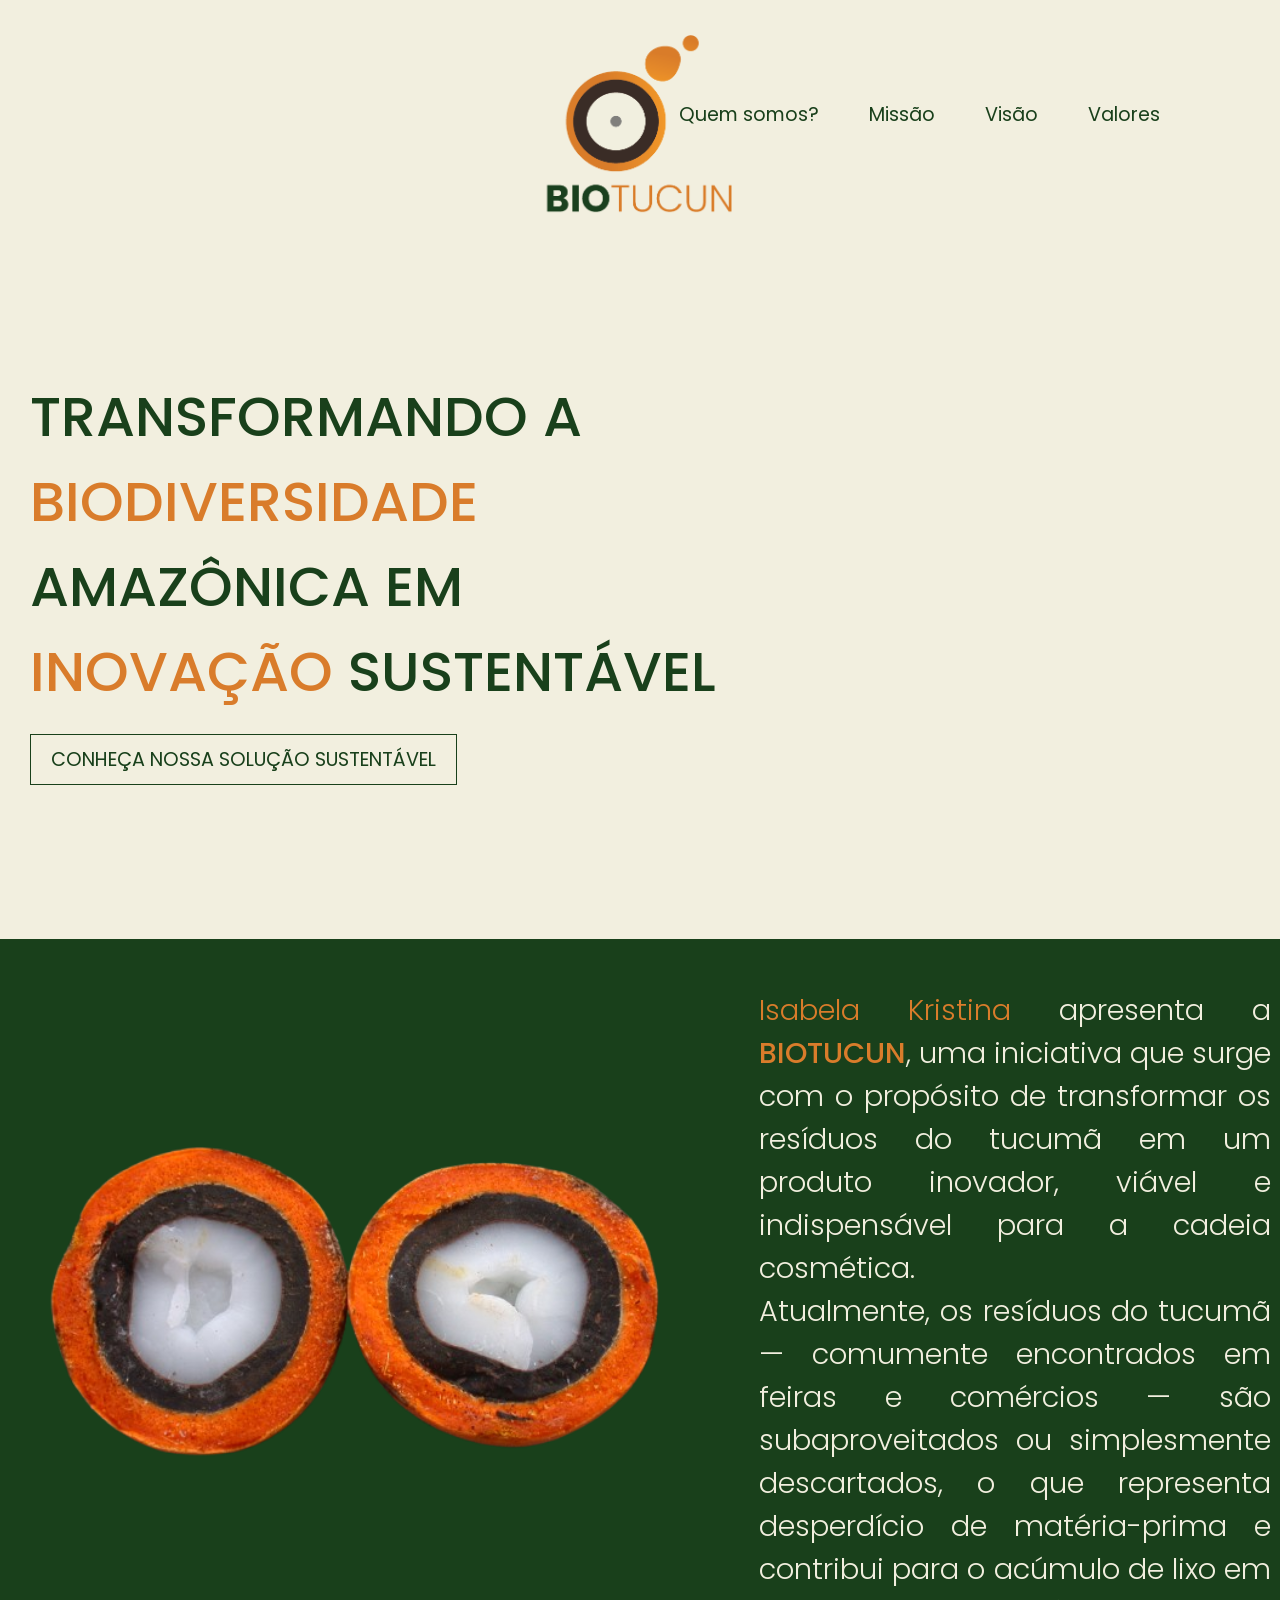
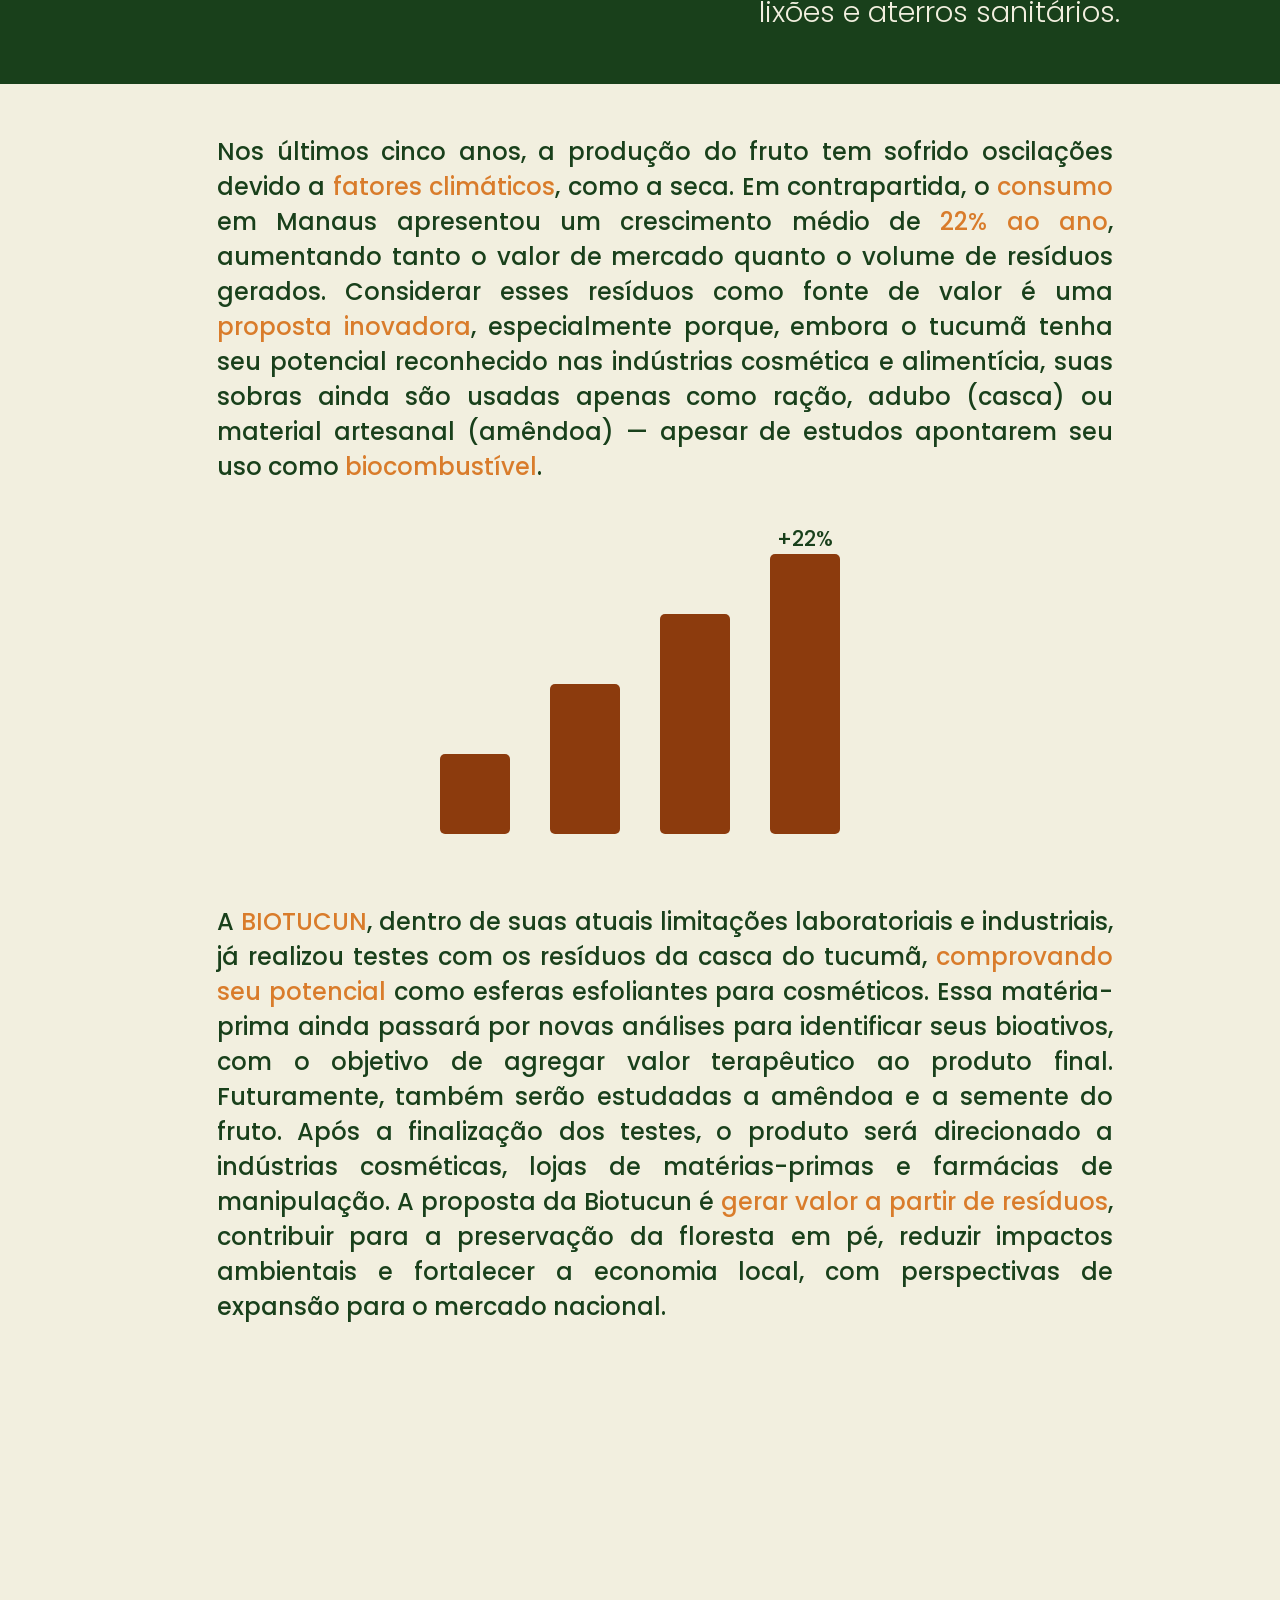
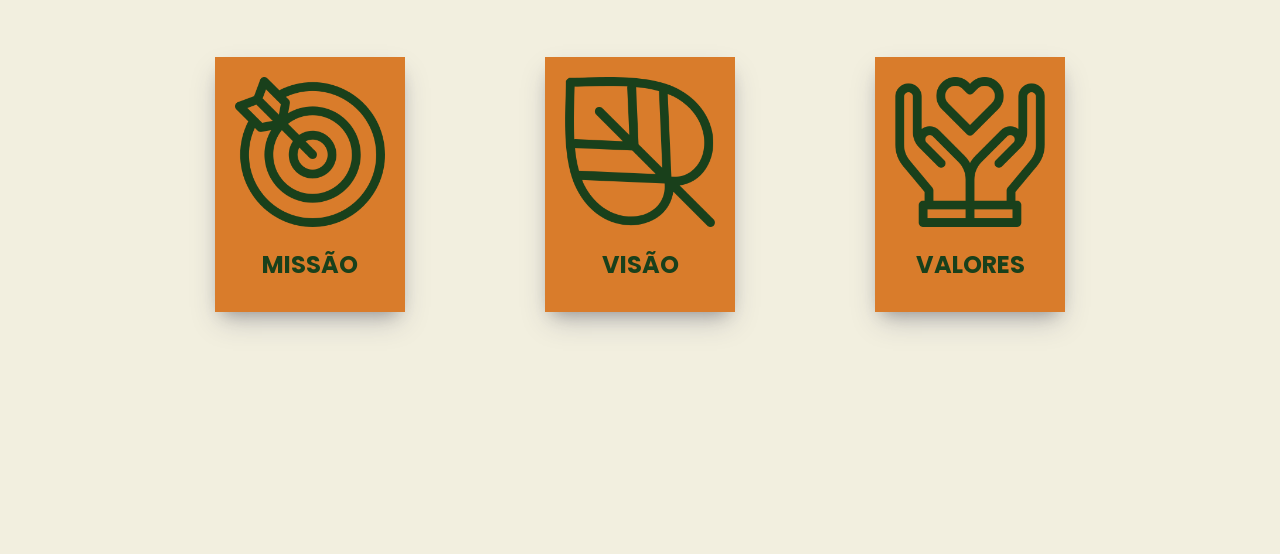
==== index.html @ 77084489 "att 01/05" ====
<!DOCTYPE html>
<html lang="pt-br">
<head>
    <meta charset="UTF-8">
    <meta name="viewport" content="width=device-width, initial-scale=1.0">
    <link rel="stylesheet" href="style.css">
    <link href="https://unpkg.com/aos@2.3.1/dist/aos.css" rel="stylesheet">

    <script src="https://unpkg.com/aos@2.3.1/dist/aos.js"></script>
    <title>BioTucun</title>
</head>
<body>
    <div class="bg-home"></div>
    <header>
        <div class="containerheader">
            <img class="headerlogo" src="img/Biotucun logo v2.png" alt="biotucunlogo">
            <nav>
                <ul><a href="#">Quem somos?</a></ul>
                <ul><a href="#">Missão</a></ul>
                <ul><a href="#">Visão</a></ul>
                <ul><a href="#">Valores</a></ul>
                <ul><a href="#"></a></ul>
            </nav>
        </div>
        <section class="containerhome">
            <div class="containerhome-txt">
                <h1>TRANSFORMANDO A <span>BIODIVERSIDADE</span> AMAZÔNICA EM <span>INOVAÇÃO</span> SUSTENTÁVEL
                </h1>
            </div> 
            <a class="button-CTA" href="#">CONHEÇA NOSSA SOLUÇÃO SUSTENTÁVEL</a>
        </section>
    </header>

    <section class="container-sobre">
            <img src="img/Fruto_Tucuma-removebg.png" alt="Fruto Tucuma">
            <p><span>Isabela Kristina</span> apresenta a <span class="biotucunlogo-sobre">BIOTUCUN</span>, uma iniciativa que surge com o propósito de transformar os resíduos do tucumã em um produto inovador, viável e indispensável para a cadeia cosmética.
            <br>
            Atualmente, os resíduos do tucumã — comumente encontrados em feiras e comércios — são subaproveitados ou simplesmente descartados, o que representa desperdício de matéria-prima e contribui para o acúmulo de lixo em lixões e aterros sanitários.
            </p>
    </section>
    <section class="container-sobre2">
        <p>Nos últimos cinco anos, a produção do fruto tem sofrido oscilações devido a <span>fatores climáticos</span>, como a seca. Em contrapartida, o <span>consumo</span> em Manaus apresentou um crescimento médio de <span>22% ao ano</span>, aumentando tanto o valor de mercado quanto o volume de resíduos gerados. Considerar esses resíduos como fonte de valor é uma <span>proposta inovadora</span>, especialmente porque, embora o tucumã tenha seu potencial reconhecido nas indústrias cosmética e alimentícia, suas sobras ainda são usadas apenas como ração, adubo (casca) ou material artesanal (amêndoa) — apesar de estudos apontarem seu uso como <span>biocombustível</span>.
        </p> 
        <div class="graficoanimado">
        <div class="bars-container">
            <div class="bar bar-1"></div>
            <div class="bar bar-2"></div>
            <div class="bar bar-3"></div>
            <div class="bar4">
                <p>+22%</p>
                <div class="bar bar-4"></div>
            </div>
        </div>
    </div>

    <p>A <span class="biotucunlogo-sobre">BIOTUCUN</span>, dentro de suas atuais limitações laboratoriais e industriais, já realizou testes com os resíduos da casca do tucumã, <span>comprovando seu potencial</span> como esferas esfoliantes para cosméticos. Essa matéria-prima ainda passará por novas análises para identificar seus bioativos, com o objetivo de agregar valor terapêutico ao produto final. Futuramente, também serão estudadas a amêndoa e a semente do fruto.

    Após a finalização dos testes, o produto será direcionado a indústrias cosméticas, lojas de matérias-primas e farmácias de manipulação. A proposta da Biotucun é <span>gerar valor a partir de resíduos</span>, contribuir para a preservação da floresta em pé, reduzir impactos ambientais e fortalecer a economia local, com perspectivas de expansão para o mercado nacional.</p>
    </section>
  <script src="script.js"></script>
</body>

<section class="objetivos">
    <div class="container-objetivos">
            <div class="container missao">
                <img src="img/targetverde.png" alt="targetverde">
                <h2>MISSÃO</h2>
            </div>
            <div class="container visao">
                <img src="img/folhaverde.png" alt="">
                <h2>VISÃO</h2>
            </div>
            <div class="container valores">
                <img src="img/valoresverde.png" alt="">
                <h2>VALORES</h2>
            </div>

            </p>
        </div>

</section>
</html>
---- style.css ----
@charset "utf-8";
@import url('colors.css');
@import url('https://fonts.googleapis.com/css2?family=Poppins:ital,wght@0,100;0,200;0,300;0,400;0,500;0,600;0,700;0,800;0,900;1,100;1,200;1,300;1,400;1,500;1,600;1,700;1,800;1,900&display=swap');



* {
    margin: 0;
    padding: 0;
    box-sizing: border-box;
    font-family: 'Poppins', sans-serif;
  }
  a {
    text-decoration: none;
    color: var(--verdeescuro);
    cursor: pointer;
  }

  ul {
    list-style: none;
  }

  img {
    max-width: 100%;
  }

  body {
    background-color: var(--offwhite);
    padding: 10px 0px;
  }
  h1{
    font-weight: 500;
  }
  
/* Header */

  header {
    width: 100%;
    position: relative;
    z-index: 10;
    font-family: 'Poppins', sans-serif;
  }

  .bg-home{
    position: fixed;
    top: 0;
    left: 0;
    width: 100%;
    height: 100%;
    background-image: url(img/boat-forest-river-blue-sky-reflection.jpg);
    background-size: cover;
    background-position: center;
    opacity: 0.3;
    z-index: -1;
  }

  .containerheader{
    padding: 20px;
    display: flex;
    justify-content: end;
    align-items: center;
  }

  .headerlogo{
    height: 200px;
    position: absolute;
    left: 50%;
    transform: translateX(-50%) translateY(10%);
    z-index: 1;
  }
  
  .containerheader>nav{
    color: var(--verdeescuro);
    display: flex;
    padding: 70px 0px 70px;
  }
  .containerheader>nav>ul{
    font-size: 1.2rem;
    margin-right: 50px;
  }
  .containerheader>nav>ul>a:hover{
   color: var(--laranjamedio);
  }

  .containerhome{
    display: flex;
    flex-direction: column;
    align-items: flex-start;
    justify-content: center;
    height: 80vh;
    text-align: center;
    font-family: 'Poppins', sans-serif;
    font-weight: 100;
    padding-left: 30px;
  }
  
  span{
  color: var(--laranjamedio);
  }

  .containerhome-txt>h1{
    text-align: left;
    color: var(--verdeescuro);
    font-size: 3.5rem;
    font-weight: 500;
    width: 55%;
  }

  .button-CTA{
    color: var(--verdeescuro);
    padding: 10px 20px;
    font-size: 1.2rem;
    font-weight: 400;
    margin-top: 20px;
    border: 1px solid var(--verdeescuro);
    cursor: pointer;
    transition: 0.2s;
  }

  .button-CTA:hover{
    background-color: var(--verdeescuro);
    color: var(--offwhite);
  }

  /* Sobre */
  .container-sobre{
    background-color: var(--verdeescuro);
    color: var(--offwhite);
    display: flex;
    align-items: center;
    justify-content: center;
    text-align: justify;
    padding: 50px 0px;
    font-weight: 300;
  }
  .container-sobre>p{
    width: 40%;
    font-size: 1.8rem;
    margin-left: 50px;
  }

.container-sobre>img{
  width: 700px;
}

.biotucunlogo-sobre{
  font-weight: 500;
}


/* Sobre 2 */
.container-sobre2{
  color: var(--verdeescuro);
  display: flex;
  flex-direction: column;
  align-items: center;
  justify-content: center;
  text-align: justify;
  padding: 50px 0px;
  font-weight: 500;
}
.container-sobre2>p{
  width: 70%;
  font-size: 1.5rem;
  margin-left: 50px;
  margin-bottom: 50px;
}

/* Gráfico*/
.bars-container {
  display: flex;
  justify-content: space-around;
  align-items: flex-end;
  height: 300px;
  position: relative;
  margin-bottom: 70px;
}

.bar {
  width: 70px;
  background-color: var(--laranjaescuro);
  position: relative;
  margin: 0 20px;
  border-radius: 5px;
}

.bar-1 {
  height: 80px;
}

.bar-2 {
  height: 150px;
}

.bar-3 {
  height: 220px;
}

.bar-4 {
  height: 280px;
}

.bar4{
  display: flex;
  flex-direction: column;
  align-items: center;
}
.bar4>p{
  font-size: 1.3rem;
  font-weight: 500;
}

@keyframes barAnimation {
  0% {
    height: 0;
  }
  100% {
    height: 100;
  }
}

.barAnimation {
  animation: barAnimation 3s ease;
}

/* Objetivos */

.objetivos{
  display: flex;
  align-items: center;
  justify-content: center;
  text-align: justify;
  height: 80vh;
  background-color: var(--offwhite);
}

.container{
  display: flex;
  flex-direction: column;
  align-items: center;
  justify-content: center;
  margin: 0px 70px;
  padding-bottom:30px;
  background-color: var(--laranjamedio);
  color: var(--verdeescuro);
  box-shadow: rgba(50, 50, 93, 0.25) 0px 13px 27px -5px, rgba(0, 0, 0, 0.3) 0px 8px 16px -8px;
  transition: all 0.4s ease;
}

.container-objetivos{
  display: flex;
}
.container>img{
  width: 150px;
  margin: 20px;
}

.container:hover{
  transform: scale(1.1);
  z-index: 1;
}

.container-objetivos:hover ~ .container{
  opacity: 0.5;
  filter: blur(2px);
}
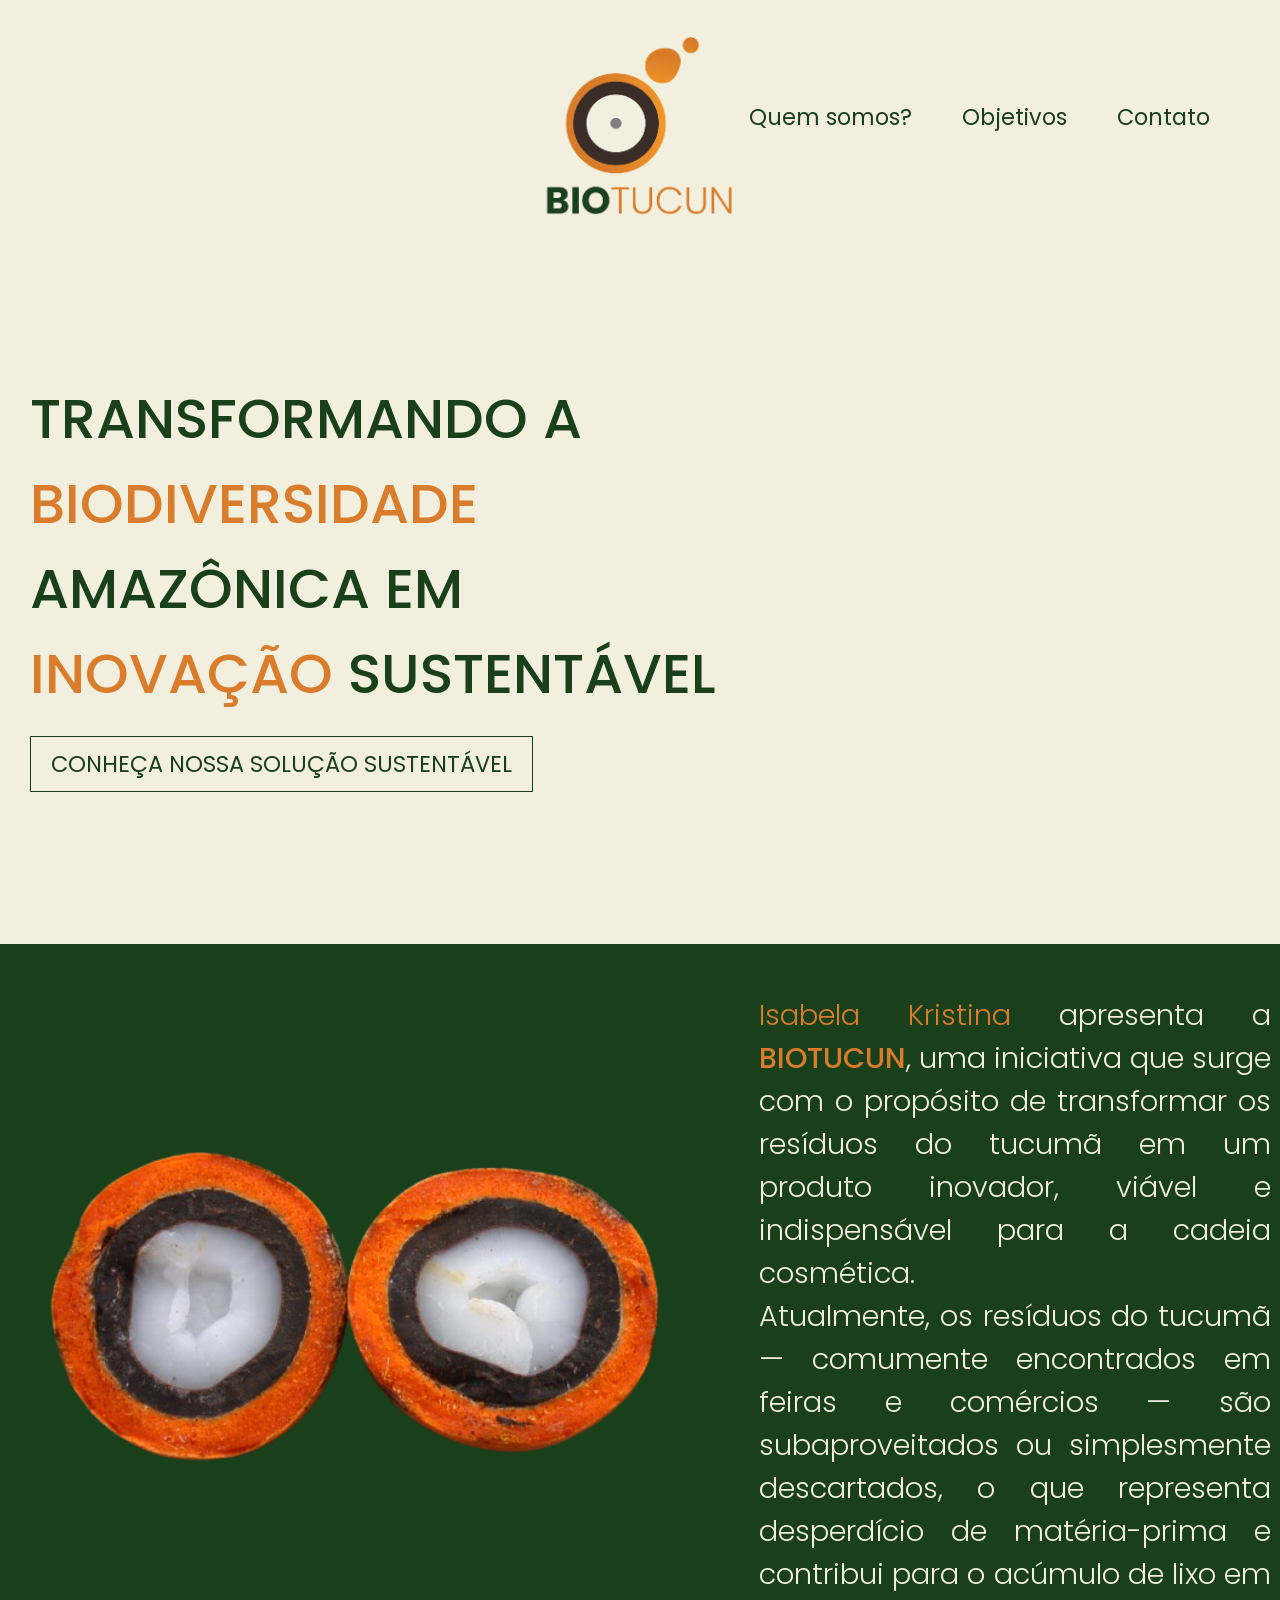
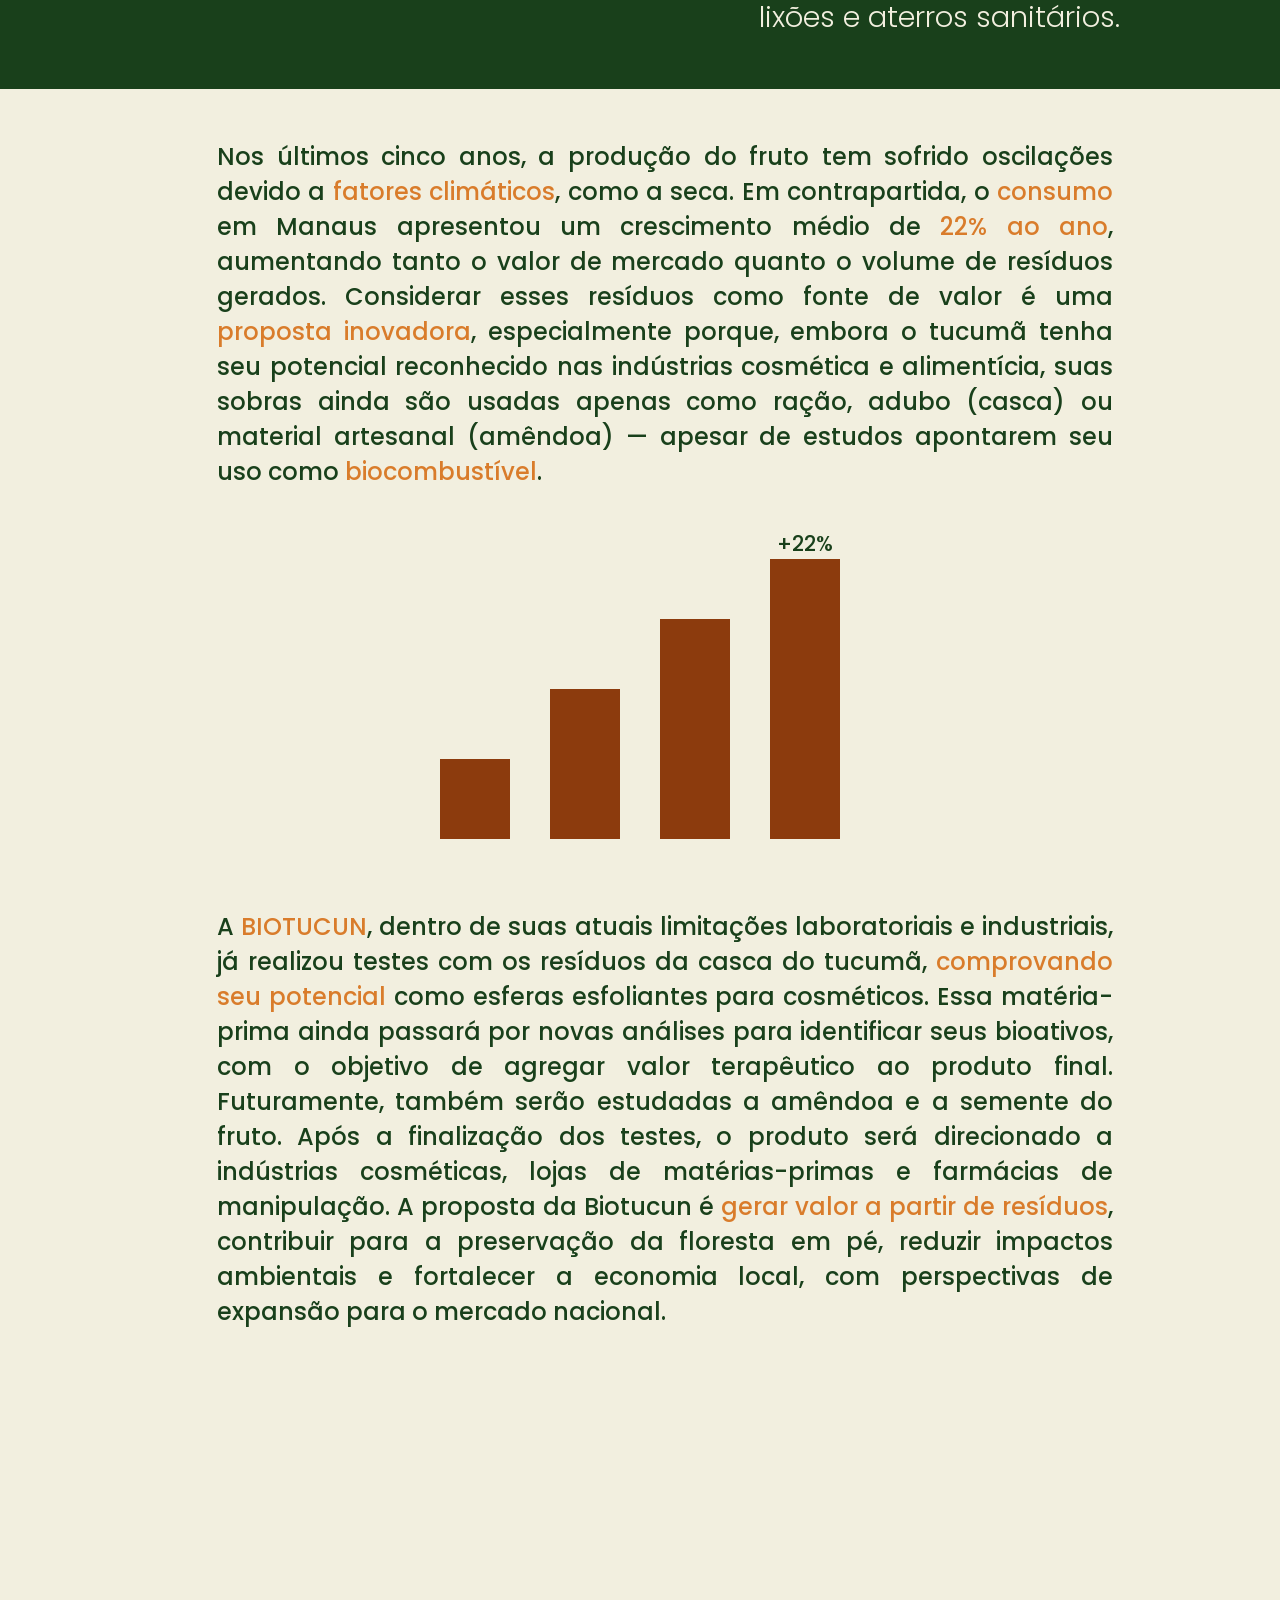
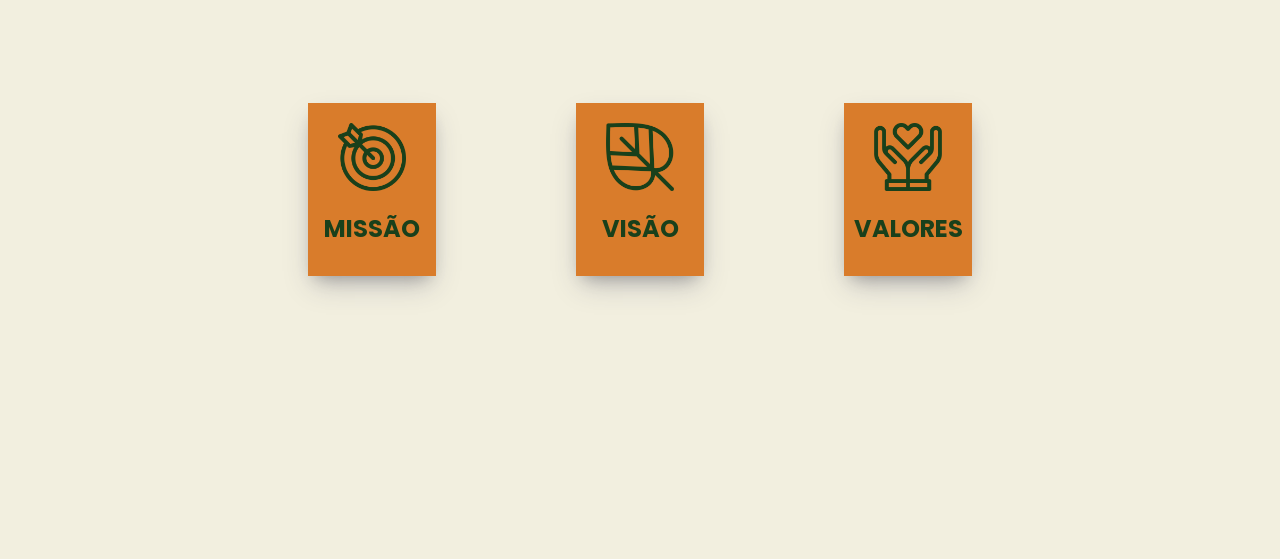
==== commit 96167420: "att 03/05" ====
--- a/index.html
+++ b/index.html
@@ -15,11 +15,9 @@
         <div class="containerheader">
             <img class="headerlogo" src="img/Biotucun logo v2.png" alt="biotucunlogo">
             <nav>
-                <ul><a href="#">Quem somos?</a></ul>
-                <ul><a href="#">Missão</a></ul>
-                <ul><a href="#">Visão</a></ul>
-                <ul><a href="#">Valores</a></ul>
-                <ul><a href="#"></a></ul>
+                <ul><a href="#sobre">Quem somos?</a></ul>
+                <ul><a href="#objetivos">Objetivos</a></ul>
+                <ul><a href="#">Contato</a></ul>
             </nav>
         </div>
         <section class="containerhome">
@@ -27,18 +25,18 @@
                 <h1>TRANSFORMANDO A <span>BIODIVERSIDADE</span> AMAZÔNICA EM <span>INOVAÇÃO</span> SUSTENTÁVEL
                 </h1>
             </div> 
-            <a class="button-CTA" href="#">CONHEÇA NOSSA SOLUÇÃO SUSTENTÁVEL</a>
+            <a class="button-CTA" href="#sobre2">CONHEÇA NOSSA SOLUÇÃO SUSTENTÁVEL</a>
         </section>
     </header>
 
-    <section class="container-sobre">
+    <section id="sobre" class="container-sobre">
             <img src="img/Fruto_Tucuma-removebg.png" alt="Fruto Tucuma">
             <p><span>Isabela Kristina</span> apresenta a <span class="biotucunlogo-sobre">BIOTUCUN</span>, uma iniciativa que surge com o propósito de transformar os resíduos do tucumã em um produto inovador, viável e indispensável para a cadeia cosmética.
             <br>
             Atualmente, os resíduos do tucumã — comumente encontrados em feiras e comércios — são subaproveitados ou simplesmente descartados, o que representa desperdício de matéria-prima e contribui para o acúmulo de lixo em lixões e aterros sanitários.
             </p>
     </section>
-    <section class="container-sobre2">
+    <section id="sobre2" class="container-sobre2">
         <p>Nos últimos cinco anos, a produção do fruto tem sofrido oscilações devido a <span>fatores climáticos</span>, como a seca. Em contrapartida, o <span>consumo</span> em Manaus apresentou um crescimento médio de <span>22% ao ano</span>, aumentando tanto o valor de mercado quanto o volume de resíduos gerados. Considerar esses resíduos como fonte de valor é uma <span>proposta inovadora</span>, especialmente porque, embora o tucumã tenha seu potencial reconhecido nas indústrias cosmética e alimentícia, suas sobras ainda são usadas apenas como ração, adubo (casca) ou material artesanal (amêndoa) — apesar de estudos apontarem seu uso como <span>biocombustível</span>.
         </p> 
         <div class="graficoanimado">
@@ -60,19 +58,23 @@
   <script src="script.js"></script>
 </body>
 
-<section class="objetivos">
+<section id="objetivos" class="objetivos">
     <div class="container-objetivos">
             <div class="container missao">
                 <img src="img/targetverde.png" alt="targetverde">
-                <h2>MISSÃO</h2>
+                <h2>MISSÃO</h2> 
+                <p class="txtmissao">Aproveitar resíduos da biodiversidade amazônica para desenvolver insumos sustentáveis e inovadores, agregando valor às cadeias produtivas e promovendo impacto ambiental, social e econômico positivo.</p>
             </div>
             <div class="container visao">
                 <img src="img/folhaverde.png" alt="">
+                
                 <h2>VISÃO</h2>
+                <p class="txtvisao">Ser uma referência em bioinovação na Amazônia, liderando o desenvolvimento de soluções sustentáveis a partir de resíduos e contribuindo para a conservação da floresta em pé e o fortalecimento da bioeconomia. Buscamos transformar a percepção de valor sobre os subprodutos naturais amazônicos, criando cadeias produtivas circulares que beneficiem comunidades locais e o mercado consumidor, unindo saberes tradicionais e ciência para gerar prosperidade econômica com preservação ambiental.</p>
             </div>
             <div class="container valores">
                 <img src="img/valoresverde.png" alt="">
                 <h2>VALORES</h2>
+                 <p class="txtvalores">Comprometemo-nos com a sustentabilidade e o uso consciente dos recursos naturais, buscando inovação que transforma resíduos em valor real. Respeitamos e exaltamos a riqueza amazônica, conduzindo nossas ações com ética e transparência. Geramos oportunidades para comunidades locais, fortalecendo economias regionais, sempre com base em pesquisa científica e excelência técnica.<p>
             </div>
 
             </p>
--- a/style.css
+++ b/style.css
@@ -2,7 +2,9 @@
 @import url('colors.css');
 @import url('https://fonts.googleapis.com/css2?family=Poppins:ital,wght@0,100;0,200;0,300;0,400;0,500;0,600;0,700;0,800;0,900;1,100;1,200;1,300;1,400;1,500;1,600;1,700;1,800;1,900&display=swap');
 
-
+html{
+  scroll-behavior: smooth;
+}
 
 * {
     margin: 0;
@@ -75,7 +77,7 @@
     padding: 70px 0px 70px;
   }
   .containerheader>nav>ul{
-    font-size: 1.2rem;
+    font-size: 1.4rem;
     margin-right: 50px;
   }
   .containerheader>nav>ul>a:hover{
@@ -109,7 +111,7 @@
   .button-CTA{
     color: var(--verdeescuro);
     padding: 10px 20px;
-    font-size: 1.2rem;
+    font-size: 1.4rem;
     font-weight: 400;
     margin-top: 20px;
     border: 1px solid var(--verdeescuro);
@@ -181,7 +183,6 @@
   background-color: var(--laranjaescuro);
   position: relative;
   margin: 0 20px;
-  border-radius: 5px;
 }
 
 .bar-1 {
@@ -239,32 +240,97 @@
   flex-direction: column;
   align-items: center;
   justify-content: center;
-  margin: 0px 70px;
-  padding-bottom:30px;
+  padding:0px 30px 30px;
   background-color: var(--laranjamedio);
   color: var(--verdeescuro);
   box-shadow: rgba(50, 50, 93, 0.25) 0px 13px 27px -5px, rgba(0, 0, 0, 0.3) 0px 8px 16px -8px;
-  transition: all 0.4s ease;
+  transition: all 0.2s ease;
+  transition: width 0.5s ease-in-out, height 1s ease-in-out;
+  margin: 0px 70px;
+  width: 10%;
+  position: relative;
+  overflow: hidden;
+
 }
 
 .container-objetivos{
   display: flex;
-}
+  width: 100%;
+  height: 100%;
+  justify-content: center;
+  align-items: center;
+  text-align: center;
+
+}
+
 .container>img{
   width: 150px;
   margin: 20px;
 }
 
+.container-objetivos .container:hover ~ .container,
+.container-objetivos .container:hover + .container,
+.container-objetivos .container:has(~ .container:hover),
+.container-objetivos .container:has(+ .container:hover) {
+  filter: blur(3px);
+  opacity: 0.7;
+  transform: scale(0.95);
+}
+
+
+.txtmissao{
+  visibility: hidden;
+  opacity: 0;
+  height: 0;
+  overflow: hidden;
+  transition: opacity 0.4s ease 0.6s, visibility 0s 0.6s;
+  font-size: 1.2rem;
+}
+
+.txtvalores{
+  visibility: hidden;
+  opacity: 0;
+  height: 0;
+  overflow: hidden;
+  transition: opacity 0.4s ease 0.6s, visibility 0s 0.6s;
+  font-size: 1.2rem;
+}
+
+.txtvisao{
+  visibility: hidden;
+  opacity: 0;
+  height: 0;
+  overflow: hidden;
+  transition: opacity 0.4s ease 0.6s, visibility 0s 0.6s;
+  font-size: 1.2rem;
+}
+
 .container:hover{
-  transform: scale(1.1);
-  z-index: 1;
-}
-
-.container-objetivos:hover ~ .container{
-  opacity: 0.5;
-  filter: blur(2px);
-}
-
-
-
-
+ width: 90%;
+ height: 50%;
+}
+
+.visao:hover{
+  width: 90%;
+  height: 60%;
+ }
+
+.visao:hover .txtvisao{
+  visibility: visible;
+  opacity: 1;
+  height: auto;
+}
+
+.missao:hover .txtmissao{
+  visibility: visible;
+  opacity: 1;
+  height: auto;
+}
+
+.valores:hover .txtvalores{
+  visibility: visible;
+  opacity: 1;
+  height: auto;
+}
+
+
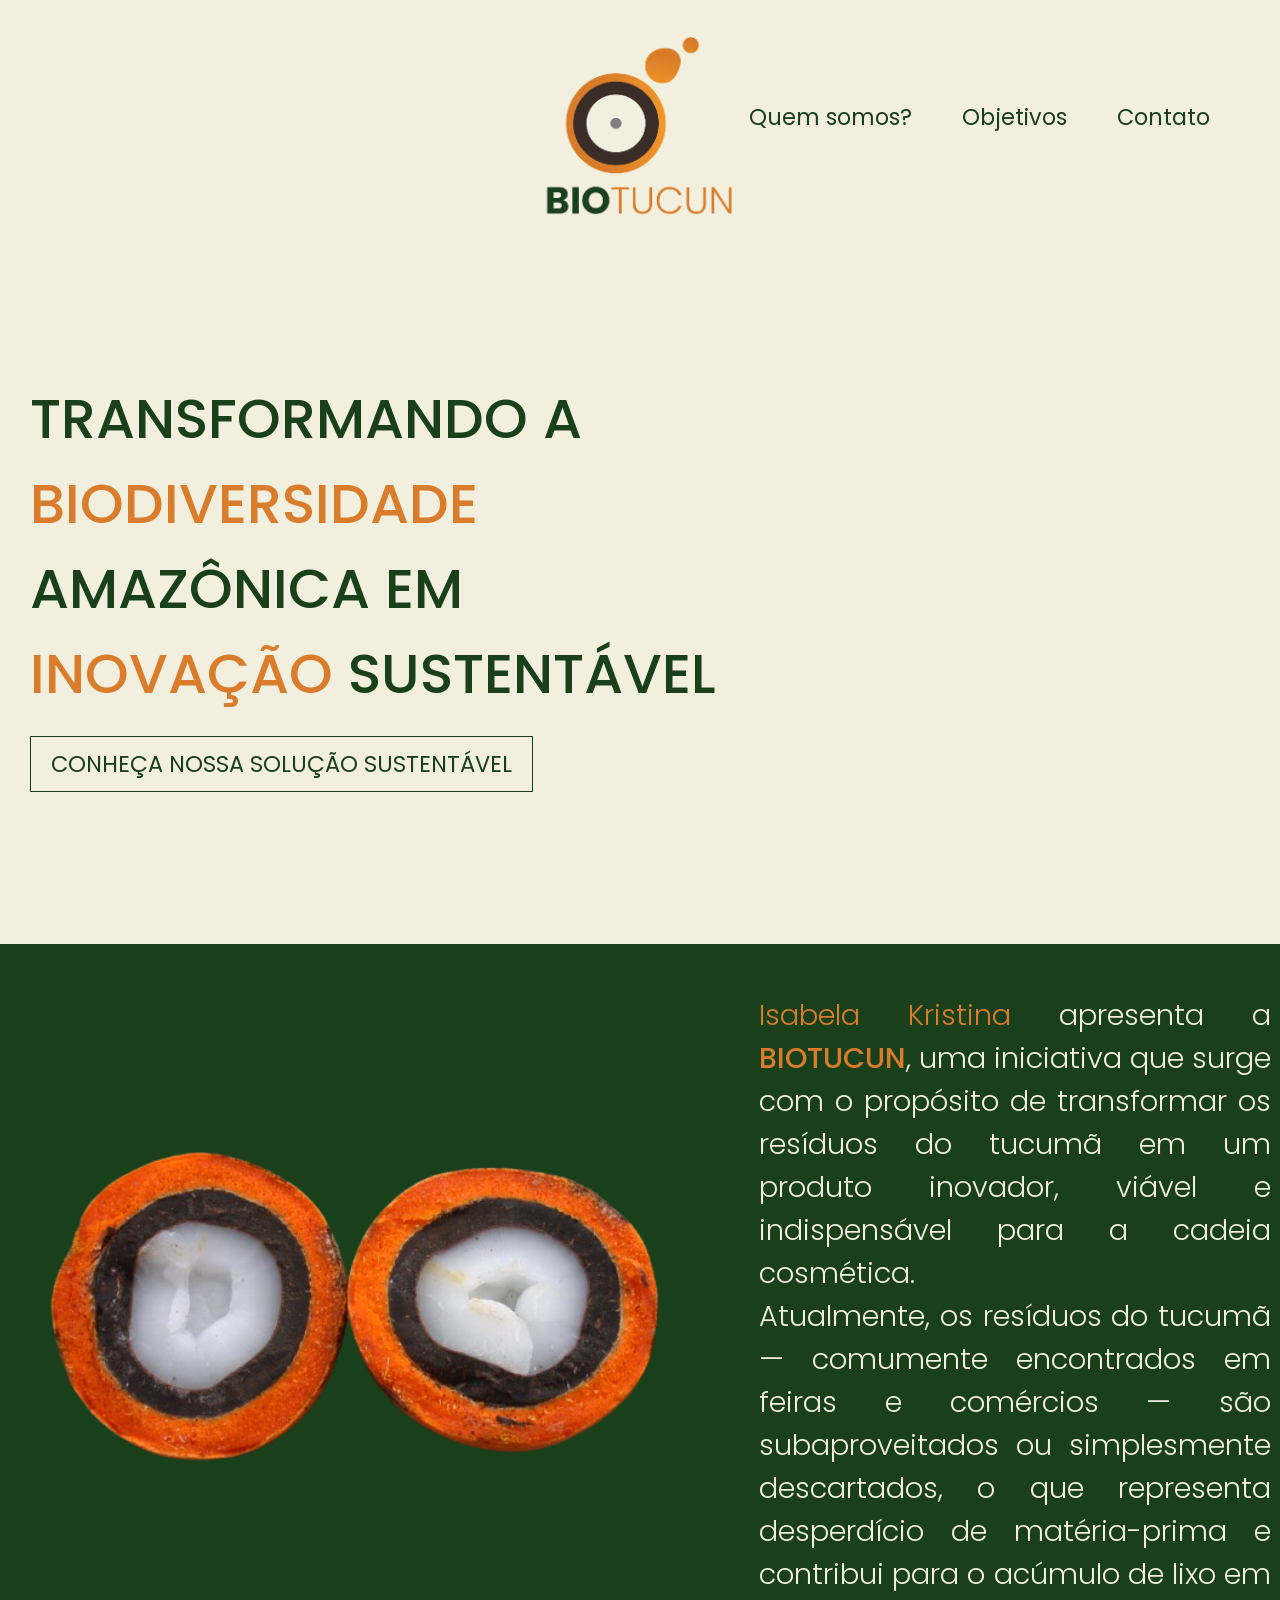
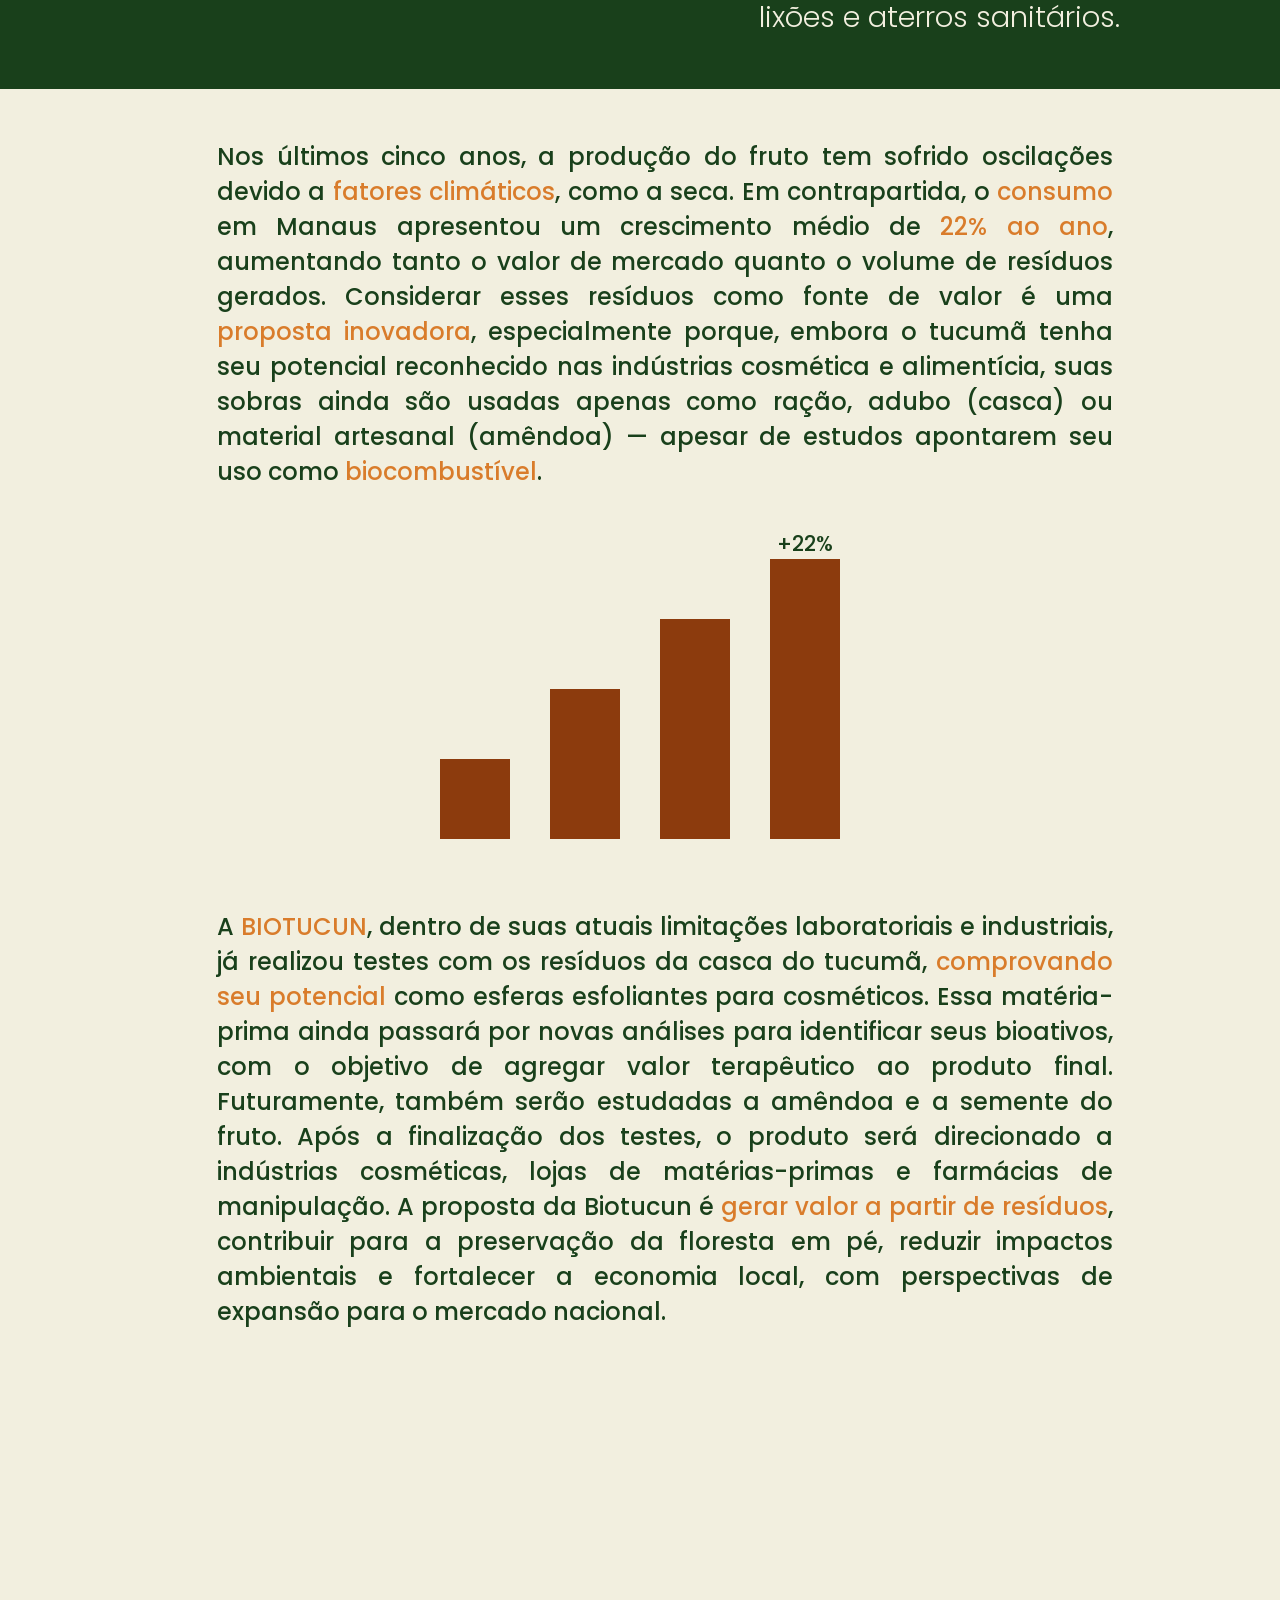
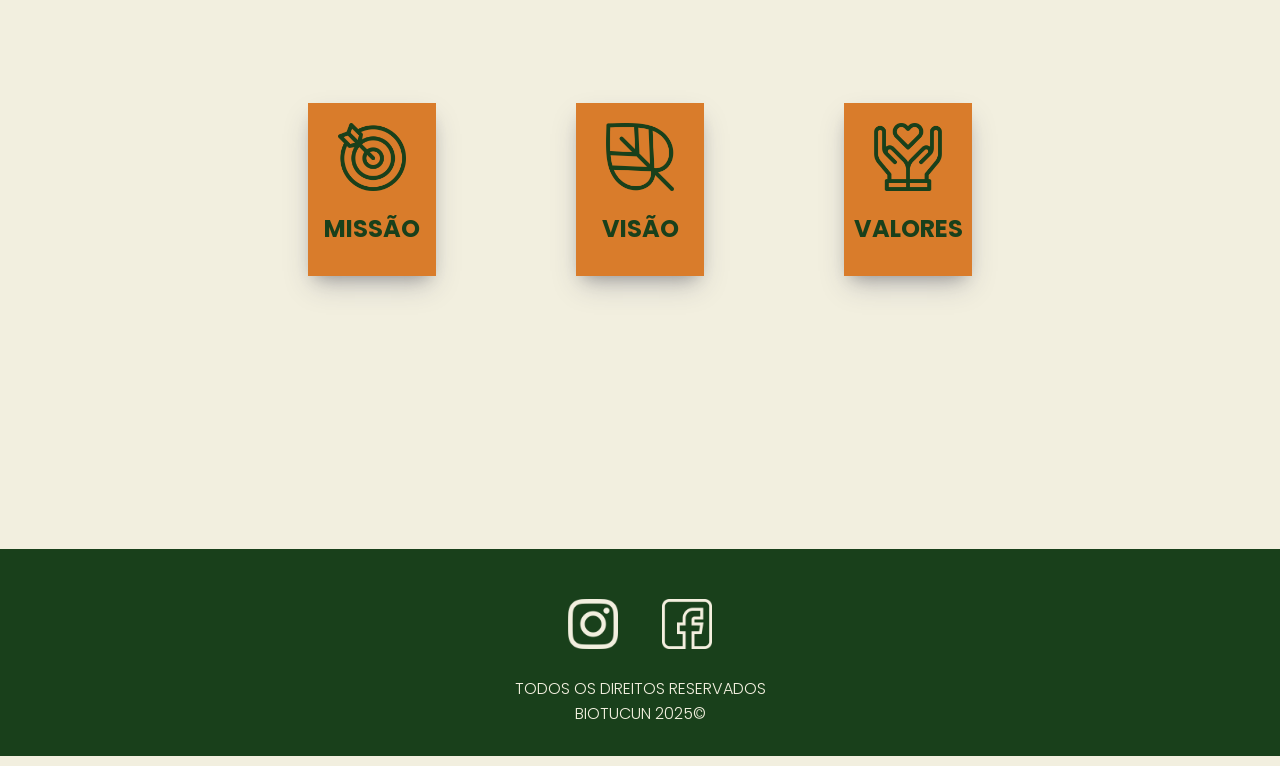
==== commit 9a43c665: "att 04/05" ====
--- a/index.html
+++ b/index.html
@@ -5,7 +5,7 @@
     <meta name="viewport" content="width=device-width, initial-scale=1.0">
     <link rel="stylesheet" href="style.css">
     <link href="https://unpkg.com/aos@2.3.1/dist/aos.css" rel="stylesheet">
-
+    <meta name="viewport" content="width=device-width, initial-scale=1.0">
     <script src="https://unpkg.com/aos@2.3.1/dist/aos.js"></script>
     <title>BioTucun</title>
 </head>
@@ -17,26 +17,26 @@
             <nav>
                 <ul><a href="#sobre">Quem somos?</a></ul>
                 <ul><a href="#objetivos">Objetivos</a></ul>
-                <ul><a href="#">Contato</a></ul>
+                <ul><a href="#footer">Contato</a></ul>
             </nav>
         </div>
         <section class="containerhome">
-            <div class="containerhome-txt">
+            <div class="containerhome-txt" data-aos="fade-right" data-aos-delay="400"> 
                 <h1>TRANSFORMANDO A <span>BIODIVERSIDADE</span> AMAZÔNICA EM <span>INOVAÇÃO</span> SUSTENTÁVEL
                 </h1>
             </div> 
-            <a class="button-CTA" href="#sobre2">CONHEÇA NOSSA SOLUÇÃO SUSTENTÁVEL</a>
+            <a class="button-CTA" data-aos="fade-right" data-aos-delay="500" href="#sobre2">CONHEÇA NOSSA SOLUÇÃO SUSTENTÁVEL</a>
         </section>
     </header>
 
     <section id="sobre" class="container-sobre">
-            <img src="img/Fruto_Tucuma-removebg.png" alt="Fruto Tucuma">
-            <p><span>Isabela Kristina</span> apresenta a <span class="biotucunlogo-sobre">BIOTUCUN</span>, uma iniciativa que surge com o propósito de transformar os resíduos do tucumã em um produto inovador, viável e indispensável para a cadeia cosmética.
+            <img src="img/Fruto_Tucuma-removebg.png" alt="Fruto Tucuma" data-aos="fade-right" data-aos-delay="500">
+            <p data-aos="fade-left" data-aos-delay="400"><span>Isabela Kristina</span> apresenta a <span class="biotucunlogo-sobre" >BIOTUCUN</span>, uma iniciativa que surge com o propósito de transformar os resíduos do tucumã em um produto inovador, viável e indispensável para a cadeia cosmética.
             <br>
             Atualmente, os resíduos do tucumã — comumente encontrados em feiras e comércios — são subaproveitados ou simplesmente descartados, o que representa desperdício de matéria-prima e contribui para o acúmulo de lixo em lixões e aterros sanitários.
             </p>
     </section>
-    <section id="sobre2" class="container-sobre2">
+    <section id="sobre2" class="container-sobre2" data-aos="fade-right" data-aos-delay="500">
         <p>Nos últimos cinco anos, a produção do fruto tem sofrido oscilações devido a <span>fatores climáticos</span>, como a seca. Em contrapartida, o <span>consumo</span> em Manaus apresentou um crescimento médio de <span>22% ao ano</span>, aumentando tanto o valor de mercado quanto o volume de resíduos gerados. Considerar esses resíduos como fonte de valor é uma <span>proposta inovadora</span>, especialmente porque, embora o tucumã tenha seu potencial reconhecido nas indústrias cosmética e alimentícia, suas sobras ainda são usadas apenas como ração, adubo (casca) ou material artesanal (amêndoa) — apesar de estudos apontarem seu uso como <span>biocombustível</span>.
         </p> 
         <div class="graficoanimado">
@@ -55,8 +55,7 @@
 
     Após a finalização dos testes, o produto será direcionado a indústrias cosméticas, lojas de matérias-primas e farmácias de manipulação. A proposta da Biotucun é <span>gerar valor a partir de resíduos</span>, contribuir para a preservação da floresta em pé, reduzir impactos ambientais e fortalecer a economia local, com perspectivas de expansão para o mercado nacional.</p>
     </section>
-  <script src="script.js"></script>
-</body>
+  
 
 <section id="objetivos" class="objetivos">
     <div class="container-objetivos">
@@ -71,7 +70,7 @@
                 <h2>VISÃO</h2>
                 <p class="txtvisao">Ser uma referência em bioinovação na Amazônia, liderando o desenvolvimento de soluções sustentáveis a partir de resíduos e contribuindo para a conservação da floresta em pé e o fortalecimento da bioeconomia. Buscamos transformar a percepção de valor sobre os subprodutos naturais amazônicos, criando cadeias produtivas circulares que beneficiem comunidades locais e o mercado consumidor, unindo saberes tradicionais e ciência para gerar prosperidade econômica com preservação ambiental.</p>
             </div>
-            <div class="container valores">
+            <div class="container valores" >
                 <img src="img/valoresverde.png" alt="">
                 <h2>VALORES</h2>
                  <p class="txtvalores">Comprometemo-nos com a sustentabilidade e o uso consciente dos recursos naturais, buscando inovação que transforma resíduos em valor real. Respeitamos e exaltamos a riqueza amazônica, conduzindo nossas ações com ética e transparência. Geramos oportunidades para comunidades locais, fortalecendo economias regionais, sempre com base em pesquisa científica e excelência técnica.<p>
@@ -81,4 +80,17 @@
         </div>
 
 </section>
+<footer id="footer">
+    <div class="container-footer">
+        <div class="redes">
+            <a href="#"><img src="img/instagram.png" alt="instalogo"></a>
+            <a href=""><img src="img/facebook_.png" alt="facebooklogo"></a>
+        </div>
+        <p>TODOS OS DIREITOS RESERVADOS <br> BIOTUCUN 2025©
+        </p>
+    </div>
+
+</footer>
+<script src="script.js"></script>
+</body>
 </html>
--- a/style.css
+++ b/style.css
@@ -1,6 +1,7 @@
 @charset "utf-8";
 @import url('colors.css');
 @import url('https://fonts.googleapis.com/css2?family=Poppins:ital,wght@0,100;0,200;0,300;0,400;0,500;0,600;0,700;0,800;0,900;1,100;1,200;1,300;1,400;1,500;1,600;1,700;1,800;1,900&display=swap');
+@import url('media.css');
 
 html{
   scroll-behavior: smooth;
@@ -333,4 +334,150 @@
   height: auto;
 }
 
-
+footer{
+  background-color: var(--verdeescuro);
+  color: var(--offwhite);
+  display: flex;
+  align-items: center;
+  justify-content: center;
+  text-align: center;
+  padding: 30px 0px;
+  font-weight: 300;
+}
+.redes>a>img{
+  width: 50px;
+  margin: 20px;
+}	
+
+/* ======= RESPONSIVIDADE ======= */
+
+@media (max-width: 768px) {
+  .containerheader {
+    flex-direction: column;
+    align-items: center;
+    padding: 1.5rem;
+    gap: 1rem;
+    height: 40vh;
+  }
+
+  .containerheader nav {
+    flex-direction: column;
+    align-items: center;
+    gap: 1rem;
+    padding: 30px;
+  }
+
+  .containerheader nav ul {
+    font-size: 1.1rem;
+    margin: 0;
+    display: flex;
+    flex-direction: column;
+    align-items: center;
+    gap: 0.5rem;
+  }
+
+  .headerlogo {
+    height: 10rem;
+    transform: translateX(-50%) translateY(-100%);
+  }
+
+  .containerhome {
+    height:30vh;
+    padding: 2rem 1rem;
+    margin-bottom: 20vh;
+    text-align: center;
+    align-items: center;
+    justify-content: center;
+    
+  }
+
+  .containerhome-txt h1 {
+    font-size: 2.25rem;
+    width: 100%;
+    padding: 30px;
+    margin: 0 auto;
+    text-align: center;
+  }
+
+  .container-sobre,
+  .container-sobre2 {
+    flex-direction: column;
+    padding: 2rem 1rem;
+    text-align: center;
+  }
+
+  .container-sobre p,
+  .container-sobre2 p {
+    width: 100%;
+    font-size: 1.2rem;
+    line-height: 1.6;
+    margin: 0 auto 1.5rem;
+  }
+
+  .container-sobre img {
+    width: 100%;
+    max-width: 400px;
+    margin: 0 auto;
+  }
+
+  .bars-container {
+    display: none;
+    flex-direction: column;
+    align-items: center;
+    gap: 1.5rem;
+    padding: 2rem 1rem;
+  }
+
+  .bar {
+    width: 80%;
+    height: 1.5rem;
+  }
+
+  .bar4 p {
+    font-size: 1rem;
+    text-align: center;
+  }
+
+  .objetivos {
+    flex-direction: column;
+    padding: 2rem 1rem;
+    gap: 2rem;
+  }
+
+  .container-objetivos {
+    flex-direction: column;
+    gap: 2rem;
+  }
+
+  .container {
+    width: 100% !important;
+    padding: 1rem;
+  }
+
+  .container img {
+    width: 5rem;
+    margin: 0 auto;
+  }
+
+  .txtmissao,
+  .txtvisao,
+  .txtvalores {
+    font-size: 0.8rem;
+    text-align: center;
+    line-height: 1.5;
+  }
+
+  .button-CTA {
+    font-size: 1rem;
+    padding: 0.75rem 1.5rem;
+  }
+
+  footer {
+    padding: 1rem;
+    font-size: 0.8rem;
+  }
+  .redes>a>img{
+    width: 30px;
+    margin: 10px;
+  }
+}
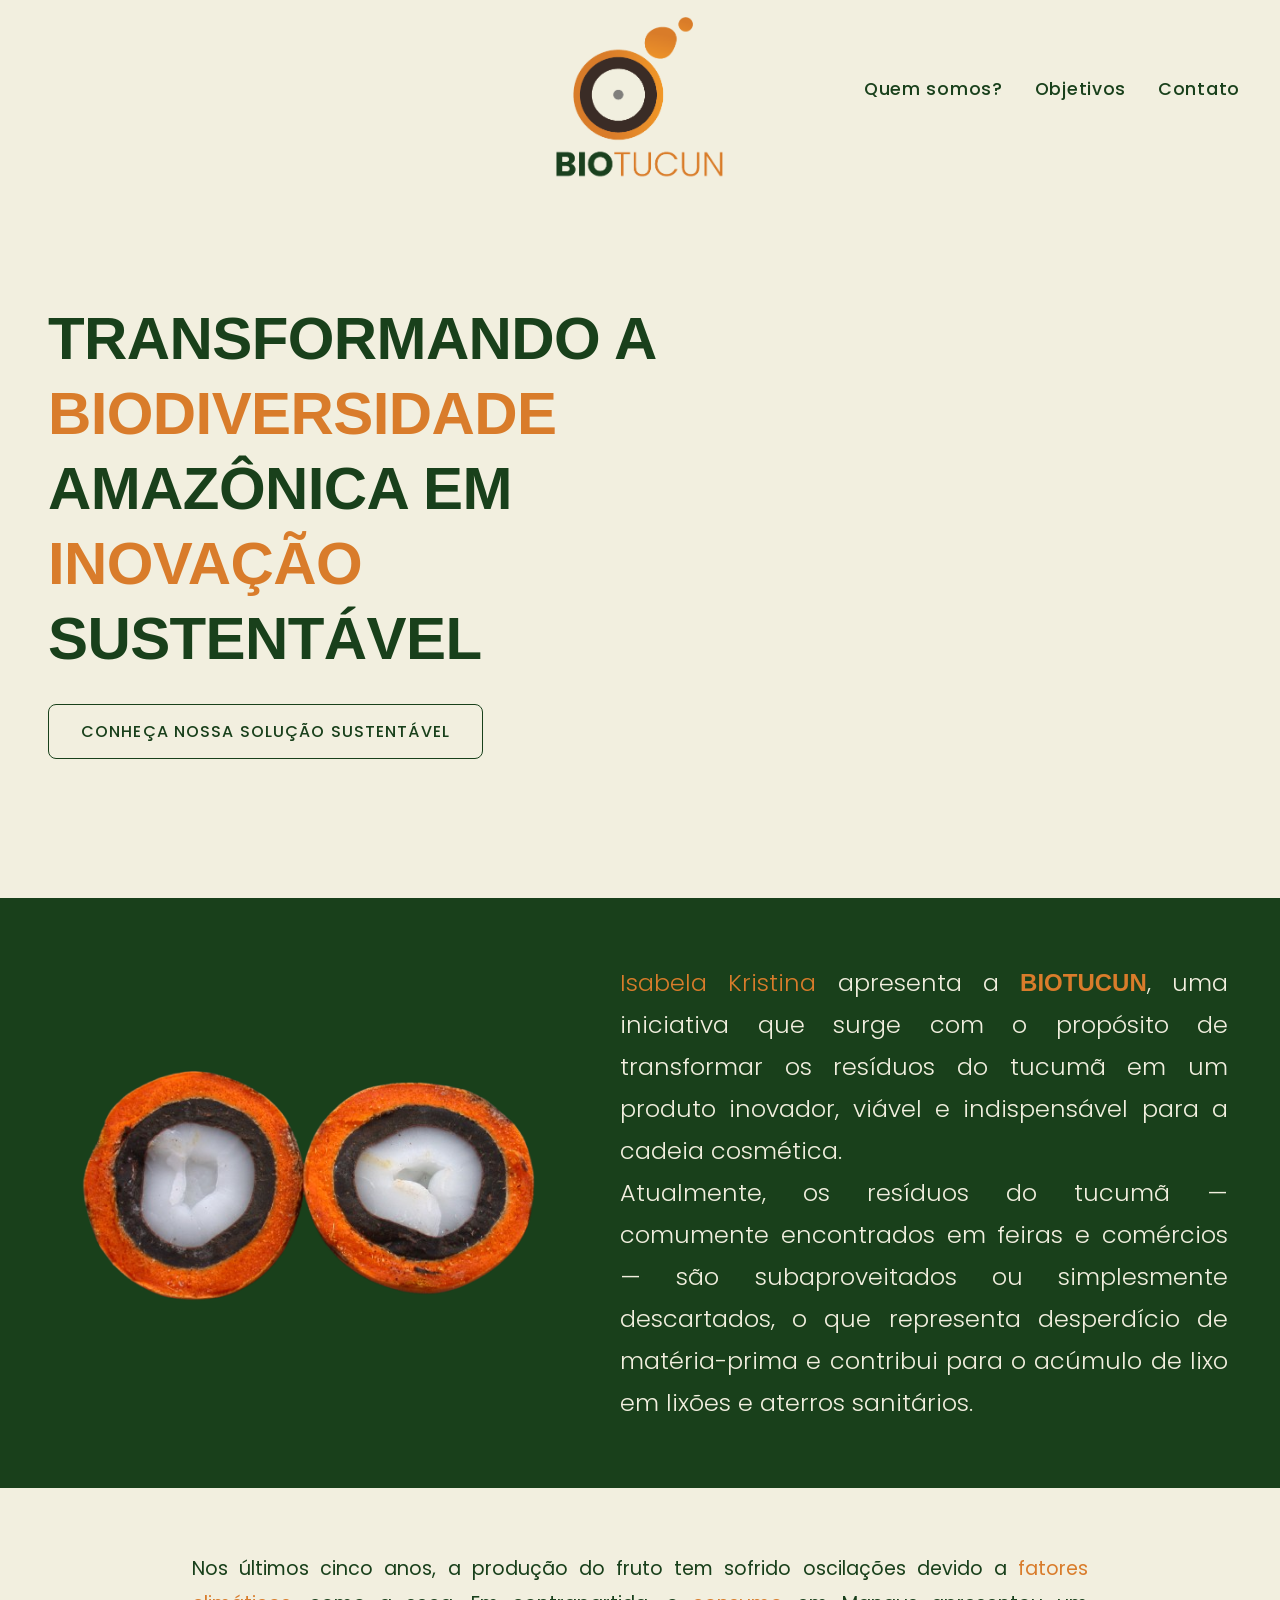
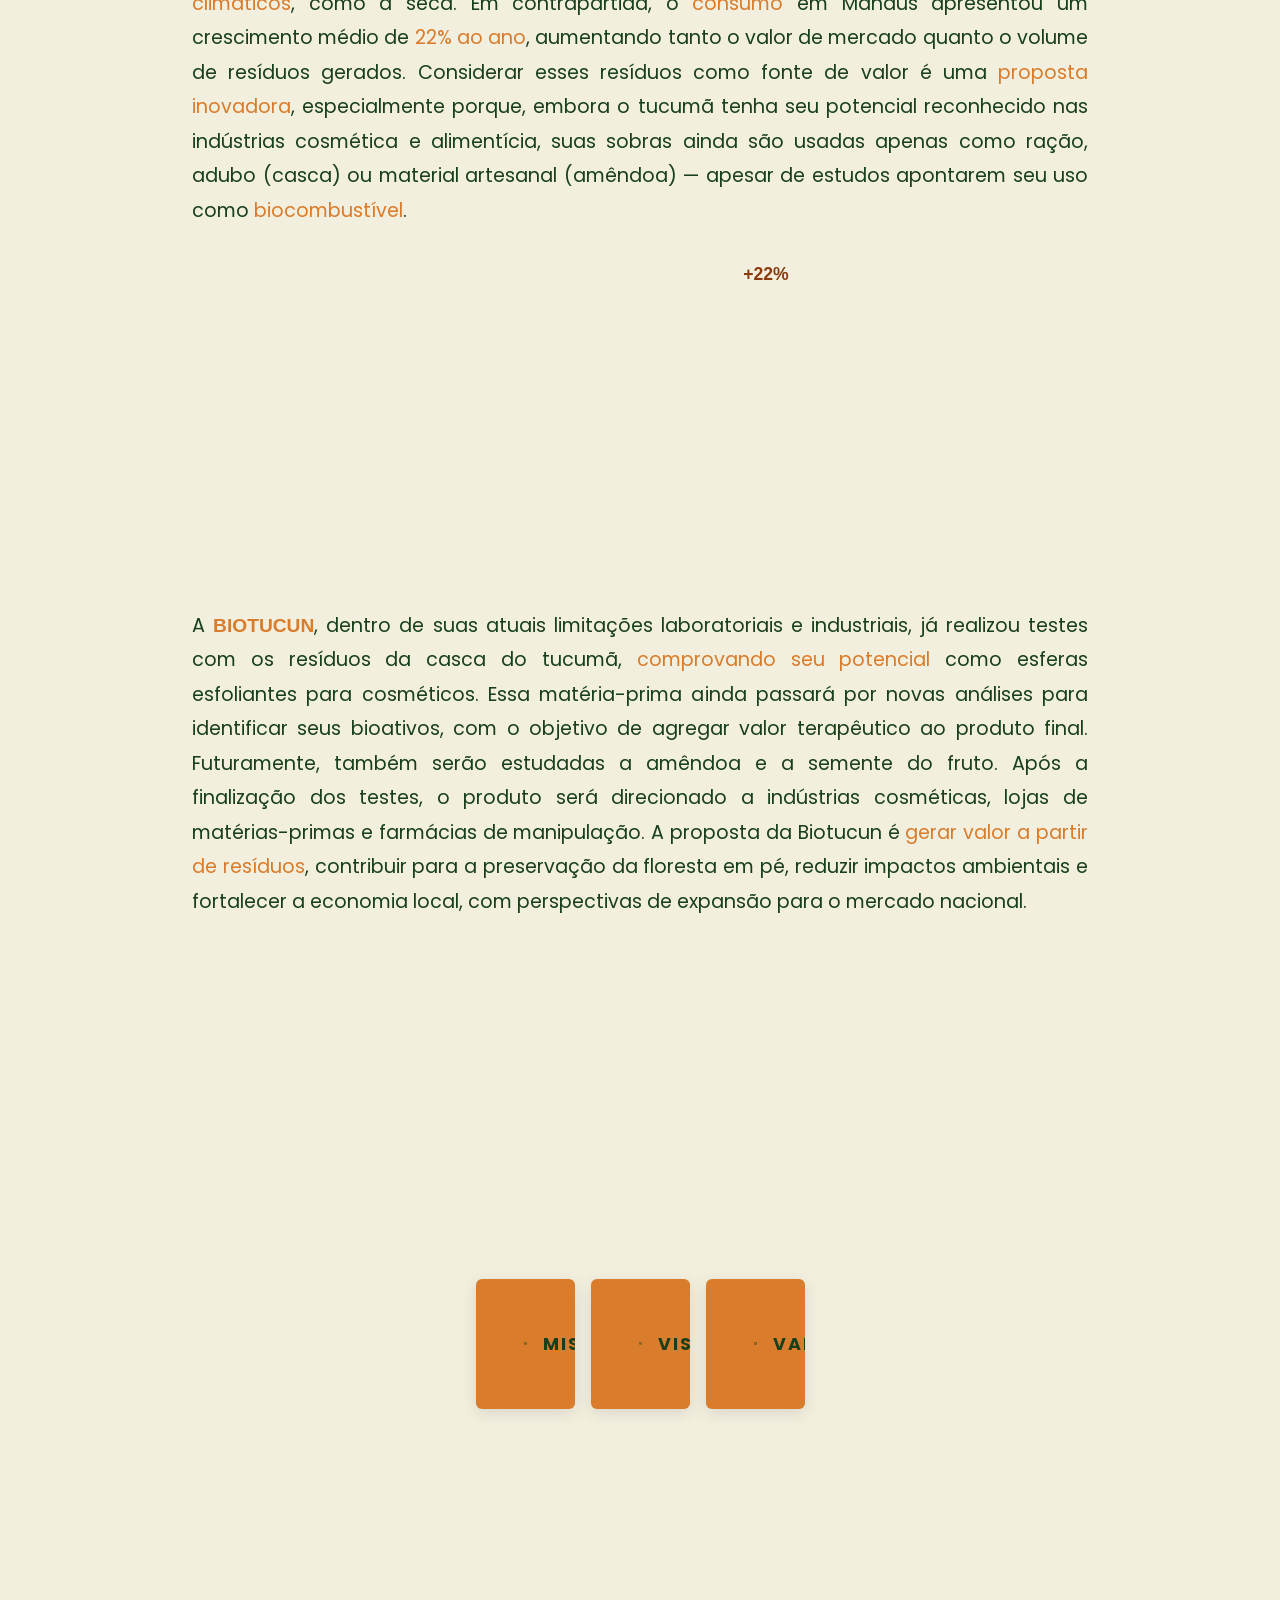
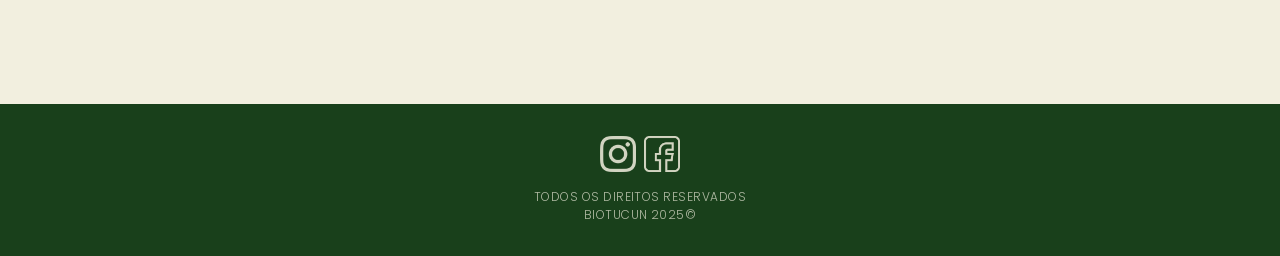
==== commit d5cdc7c1: "03/05 Refact.01" ====
--- a/index.html
+++ b/index.html
@@ -58,32 +58,47 @@
   
 
 <section id="objetivos" class="objetivos">
-    <div class="container-objetivos">
-            <div class="container missao">
-                <img src="img/targetverde.png" alt="targetverde">
-                <h2>MISSÃO</h2> 
-                <p class="txtmissao">Aproveitar resíduos da biodiversidade amazônica para desenvolver insumos sustentáveis e inovadores, agregando valor às cadeias produtivas e promovendo impacto ambiental, social e econômico positivo.</p>
-            </div>
-            <div class="container visao">
-                <img src="img/folhaverde.png" alt="">
-                
-                <h2>VISÃO</h2>
-                <p class="txtvisao">Ser uma referência em bioinovação na Amazônia, liderando o desenvolvimento de soluções sustentáveis a partir de resíduos e contribuindo para a conservação da floresta em pé e o fortalecimento da bioeconomia. Buscamos transformar a percepção de valor sobre os subprodutos naturais amazônicos, criando cadeias produtivas circulares que beneficiem comunidades locais e o mercado consumidor, unindo saberes tradicionais e ciência para gerar prosperidade econômica com preservação ambiental.</p>
-            </div>
-            <div class="container valores" >
-                <img src="img/valoresverde.png" alt="">
-                <h2>VALORES</h2>
-                 <p class="txtvalores">Comprometemo-nos com a sustentabilidade e o uso consciente dos recursos naturais, buscando inovação que transforma resíduos em valor real. Respeitamos e exaltamos a riqueza amazônica, conduzindo nossas ações com ética e transparência. Geramos oportunidades para comunidades locais, fortalecendo economias regionais, sempre com base em pesquisa científica e excelência técnica.<p>
-            </div>
+  <div class="container-objetivos">
 
-            </p>
-        </div>
+    <div class="container missao" tabindex="0" role="button" aria-expanded="false">
+      <div class="container-header">
+        <img src="img/targetverde.png" alt="Missão">
+        <h2>MISSÃO</h2>
+        <span class="container-arrow">&#43;</span>
+      </div>
+      <div class="container-body">
+        <p>Aproveitar resíduos da biodiversidade amazônica para desenvolver insumos sustentáveis e inovadores, agregando valor às cadeias produtivas e promovendo impacto ambiental, social e econômico positivo.</p>
+      </div>
+    </div>
 
+    <div class="container visao" tabindex="0" role="button" aria-expanded="false">
+      <div class="container-header">
+        <img src="img/folhaverde.png" alt="Visão">
+        <h2>VISÃO</h2>
+        <span class="container-arrow">&#43;</span>
+      </div>
+      <div class="container-body">
+        <p>Ser uma referência em bioinovação na Amazônia, liderando o desenvolvimento de soluções sustentáveis a partir de resíduos e contribuindo para a conservação da floresta em pé e o fortalecimento da bioeconomia. Buscamos transformar a percepção de valor sobre os subprodutos naturais amazônicos, criando cadeias produtivas circulares que beneficiem comunidades locais e o mercado consumidor.</p>
+      </div>
+    </div>
+
+    <div class="container valores" tabindex="0" role="button" aria-expanded="false">
+      <div class="container-header">
+        <img src="img/valoresverde.png" alt="Valores">
+        <h2>VALORES</h2>
+        <span class="container-arrow">&#43;</span>
+      </div>
+      <div class="container-body">
+        <p>Comprometemo-nos com a sustentabilidade e o uso consciente dos recursos naturais, buscando inovação que transforma resíduos em valor real. Respeitamos e exaltamos a riqueza amazônica, conduzindo nossas ações com ética e transparência. Geramos oportunidades para comunidades locais, fortalecendo economias regionais, sempre com base em pesquisa científica e excelência técnica.</p>
+      </div>
+    </div>
+
+  </div>
 </section>
 <footer id="footer">
     <div class="container-footer">
         <div class="redes">
-            <a href="#"><img src="img/instagram.png" alt="instalogo"></a>
+            <a href="https://www.instagram.com/biotucun?igsh=MXJldjBsNG1kMnh3dw=="><img src="img/instagram.png" alt="instalogo"></a>
             <a href=""><img src="img/facebook_.png" alt="facebooklogo"></a>
         </div>
         <p>TODOS OS DIREITOS RESERVADOS <br> BIOTUCUN 2025©
--- a/style.css
+++ b/style.css
@@ -1,483 +1,659 @@
 @charset "utf-8";
 @import url('colors.css');
 @import url('https://fonts.googleapis.com/css2?family=Poppins:ital,wght@0,100;0,200;0,300;0,400;0,500;0,600;0,700;0,800;0,900;1,100;1,200;1,300;1,400;1,500;1,600;1,700;1,800;1,900&display=swap');
-@import url('media.css');
-
-html{
+
+/* ==============================
+   BASE RESET & GLOBALS
+   ============================== */
+
+*, *::before, *::after {
+  margin: 0;
+  padding: 0;
+  box-sizing: border-box;
+}
+
+html {
   scroll-behavior: smooth;
-}
-
-* {
-    margin: 0;
-    padding: 0;
-    box-sizing: border-box;
-    font-family: 'Poppins', sans-serif;
-  }
-  a {
-    text-decoration: none;
-    color: var(--verdeescuro);
-    cursor: pointer;
-  }
-
-  ul {
-    list-style: none;
-  }
-
-  img {
-    max-width: 100%;
-  }
-
-  body {
-    background-color: var(--offwhite);
-    padding: 10px 0px;
-  }
-  h1{
-    font-weight: 500;
-  }
+  font-size: 16px;
+  overflow-x: hidden;
+}
+
+body {
+  background-color: var(--offwhite);
+  font-family: 'Poppins', sans-serif;
+  color: var(--verdeescuro);
+  overflow-x: hidden;
+}
+
+a {
+  text-decoration: none;
+  color: var(--verdeescuro);
+  cursor: pointer;
+}
+
+ul {
+  list-style: none;
+}
+
+img {
+  max-width: 100%;
+  display: block;
+}
+
+/* ==============================
+   BACKGROUND
+   ============================== */
+
+.bg-home {
+  position: fixed;
+  inset: 0;
+  background-image: url(img/boat-forest-river-blue-sky-reflection.jpg);
+  background-size: cover;
+  background-position: center;
+  opacity: 0.25;
+  z-index: -1;
+}
+
+/* ==============================
+   HEADER & NAV — mobile-first
+   ============================== */
+
+header {
+  width: 100%;
+  position: relative;
+  z-index: 10;
+}
+
+.containerheader {
+  display: flex;
+  flex-direction: column;
+  align-items: center;
+  gap: 1rem;
+  padding: 1.5rem 1rem;
+}
+
+.headerlogo {
+  height: 8rem;
+  position: relative;
+  left: auto;
+  transform: none;
+  transition: opacity 0.3s ease;
+}
+
+.headerlogo:hover {
+  opacity: 0.8;
+}
+
+.containerheader > nav {
+  display: flex;
+  flex-wrap: wrap;
+  justify-content: center;
+  gap: 0.5rem 1.5rem;
+}
+
+.containerheader > nav > ul {
+  font-size: 0.95rem;
+  font-weight: 500;
+  letter-spacing: 0.04em;
+}
+
+.containerheader > nav > ul > a {
+  color: var(--verdeescuro);
+  position: relative;
+  padding-bottom: 2px;
+}
+
+.containerheader > nav > ul > a::after {
+  content: '';
+  position: absolute;
+  bottom: 0;
+  left: 0;
+  width: 0;
+  height: 1.5px;
+  background-color: var(--laranjamedio);
+  transition: width 0.3s ease;
+}
+
+.containerheader > nav > ul > a:hover::after {
+  width: 100%;
+}
+
+.containerheader > nav > ul > a:hover {
+  color: var(--laranjamedio);
+}
+
+/* ==============================
+   HERO — mobile-first
+   ============================== */
+
+.containerhome {
+  display: flex;
+  flex-direction: column;
+  align-items: center;
+  justify-content: center;
+  min-height: 55vh;
+  padding: 2rem 1.5rem 3rem;
+  text-align: center;
+}
+
+.containerhome-txt > h1 {
+  color: var(--verdeescuro);
+  font-size: 2rem;
+  font-weight: 600;
+  line-height: 1.25;
+  letter-spacing: -0.01em;
+  width: 100%;
+  margin-bottom: 1.5rem;
+}
+
+span {
+  color: var(--laranjamedio);
+}
+
+.button-CTA {
+  display: inline-block;
+  color: var(--verdeescuro);
+  padding: 0.75rem 1.75rem;
+  font-size: 0.9rem;
+  font-weight: 500;
+  letter-spacing: 0.07em;
+  border: 1.5px solid var(--verdeescuro);
+  cursor: pointer;
+  transition: background-color 0.25s ease, color 0.25s ease, border-color 0.25s ease;
+  border-radius: 0.5rem;
+
+}
+
+.button-CTA:hover {
+  background-color: var(--verdeescuro);
+  color: var(--offwhite);
+  border-color: var(--verdeescuro);
   
-/* Header */
-
-  header {
-    width: 100%;
+}
+
+/* ==============================
+   SOBRE — mobile-first
+   ============================== */
+
+.container-sobre {
+  background-color: var(--verdeescuro);
+  color: var(--offwhite);
+  display: flex;
+  flex-direction: column;
+  align-items: center;
+  gap: 2rem;
+  padding: 3rem 1.5rem;
+  text-align: center;
+}
+
+.container-sobre > img {
+  width: min(280px, 80%);
+}
+
+.container-sobre > p {
+  font-size: 1.05rem;
+  font-weight: 300;
+  line-height: 1.75;
+  max-width: 36rem;
+}
+
+.biotucunlogo-sobre {
+  font-weight: 600;
+}
+
+/* ==============================
+   SOBRE 2 — mobile-first
+   ============================== */
+
+.container-sobre2 {
+  color: var(--verdeescuro);
+  display: flex;
+  flex-direction: column;
+  align-items: center;
+  gap: 2.5rem;
+  padding: 3rem 1.5rem;
+  text-align: justify;
+}
+
+.container-sobre2 > p {
+  font-size: 1rem;
+  font-weight: 400;
+  line-height: 1.8;
+  max-width: 42rem;
+}
+
+/* ==============================
+   GRÁFICO — mobile-first (oculto)
+   ============================== */
+
+.graficoanimado {
+  width: 100%;
+}
+
+.bars-container {
+  display: flex;
+  justify-content: center;
+  align-items: flex-end;
+  height: 200px;
+  gap: 0.75rem;
+  padding: 0 1rem;
+}
+
+.bar {
+  width: 60px;
+  background-color: var(--laranjaescuro);
+  border-radius: 4px 4px 0 0;
+  position: relative;
+  transform: scaleY(0);
+  transform-origin: bottom;
+  transition: transform 0.7s cubic-bezier(0.25, 0.46, 0.45, 0.94);
+}
+.bar { width: 40px; }
+.bar-1 { height: 55px; }
+.bar-2 { height: 100px; }
+.bar-3 { height: 148px; }
+.bar-4 { height: 190px; }
+.bar4 > p { font-size: 0.85rem; }
+
+.bar.barAnimation            { transform: scaleY(1); }
+.bar-1.barAnimation          { transition-delay: 0s; }
+.bar-2.barAnimation          { transition-delay: 0.15s; }
+.bar-3.barAnimation          { transition-delay: 0.3s; }
+.bar-4.barAnimation          { transition-delay: 0.45s; }
+
+.bar4 {
+  display: flex;
+  flex-direction: column;
+  align-items: center;
+  gap: 0.25rem;
+}
+
+.bar4 > p {
+  font-size: 1.1rem;
+  font-weight: 600;
+  color: var(--laranjaescuro);
+}
+
+/* ==============================
+   OBJETIVOS — mobile-first
+   ============================== */
+
+.objetivos {
+  padding: 3rem 1.5rem;
+  background-color: var(--offwhite);
+}
+
+.container-objetivos {
+  display: flex;
+  flex-direction: column;
+  gap: 1rem;
+  width: 100%;
+  max-width: 900px;
+  margin: 0 auto;
+}
+
+.container {
+  background-color: var(--laranjamedio);
+  color: var(--verdeescuro);
+  border-radius: 6px;
+  overflow: hidden;
+  box-shadow: 0 4px 16px rgba(0,0,0,0.1);
+  cursor: pointer;
+  transition: box-shadow 0.3s ease, background-color 0.3s ease;
+  outline: none;
+}
+
+.container:focus-visible {
+  box-shadow: 0 0 0 3px var(--laranjaescuro);
+}
+
+.container.active {
+  background-color: var(--laranjaclaro);
+  box-shadow: 0 8px 28px rgba(0,0,0,0.18);
+}
+
+/* Header interno do card */
+.container-header {
+  display: flex;
+  align-items: center;
+  gap: 1rem;
+  padding: 1.25rem 1.5rem;
+  user-select: none;
+}
+
+.container-header > img {
+  width: 40px;
+  flex-shrink: 0;
+}
+
+.container-header > h2 {
+  font-size: 1rem;
+  font-weight: 700;
+  letter-spacing: 0.12em;
+  flex: 1;
+}
+
+.container-arrow {
+  font-size: 1.5rem;
+  font-weight: 300;
+  line-height: 1;
+  transition: transform 0.4s cubic-bezier(0.25, 0.46, 0.45, 0.94);
+  display: inline-block;
+}
+
+.container.active .container-arrow {
+  transform: rotate(45deg);
+}
+
+/* Corpo do card — animação de abertura */
+.container-body {
+  display: grid;
+  grid-template-rows: 0fr;
+  transition: grid-template-rows 0.45s cubic-bezier(0.25, 0.46, 0.45, 0.94);
+}
+
+.container-body > p {
+  overflow: hidden;
+  font-size: 0.95rem;
+  font-weight: 400;
+  line-height: 1.75;
+  padding: 0 1.5rem;
+  opacity: 0;
+  transform: translateY(-6px);
+  transition:
+    opacity 0.35s ease 0.1s,
+    transform 0.35s ease 0.1s,
+    padding 0.45s ease;
+}
+
+.container.active .container-body {
+  grid-template-rows: 1fr;
+}
+
+.container.active .container-body > p {
+  opacity: 1;
+  transform: translateY(0);
+  padding: 0 1.5rem 1.5rem;
+}
+
+/* ==============================
+   OBJETIVOS — desktop
+   ============================== */
+
+@media (min-width: 1024px) {
+  .objetivos {
+    display: flex;
+    align-items: center;
+    justify-content: center;
+    min-height: 80vh;
+    padding: 4rem 2rem;
+  }
+
+  .container-header > img {
+    width: 52px;
+  }
+
+  .container-header > h2 {
+    font-size: 1.1rem;
+  }
+
+  .container-body > p {
+    font-size: 1rem;
+  }
+}
+
+/* ==============================
+   FOOTER — mobile-first
+   ============================== */
+
+footer {
+  background-color: var(--verdeescuro);
+  color: var(--offwhite);
+  display: flex;
+  align-items: center;
+  justify-content: center;
+  text-align: center;
+  padding: 2rem 1rem;
+}
+
+.container-footer {
+  display: flex;
+  flex-direction: column;
+  align-items: center;
+  gap: 1rem;
+}
+
+.redes {
+  display: flex;
+  gap: 0.5rem;
+}
+
+.redes > a > img {
+  width: 36px;
+  opacity: 0.85;
+  transition: opacity 0.2s ease, transform 0.2s ease;
+}
+
+.redes > a > img:hover {
+  opacity: 1;
+  transform: translateY(-2px);
+}
+
+footer p {
+  font-size: 0.75rem;
+  font-weight: 300;
+  letter-spacing: 0.04em;
+  opacity: 0.7;
+}
+
+
+
+/* ==============================
+   TABLET — min-width: 600px
+   ============================== */
+
+@media (min-width: 600px) {
+  .containerhome-txt > h1 {
+    font-size: 2.5rem;
+  }
+
+  .container-sobre > p {
+    font-size: 1.15rem;
+  }
+
+  .container-sobre2 > p {
+    font-size: 1.05rem;
+  }
+
+  .button-CTA {
+    font-size: 1rem;
+    padding: 0.85rem 2rem;
+    border-radius: 0.5rem;
+}   
+  
+
+  .txtmissao,
+  .txtvisao,
+  .txtvalores {
+    font-size: 0.95rem;
+  }
+}
+
+/* ==============================
+   DESKTOP — min-width: 1024px
+   ============================== */
+
+@media (min-width: 1024px) {
+
+  /* Header */
+  .containerheader {
+    flex-direction: row;
+    justify-content: flex-end;
+    align-items: center;
+    padding: 1.25rem 2.5rem;
     position: relative;
-    z-index: 10;
-    font-family: 'Poppins', sans-serif;
-  }
-
-  .bg-home{
-    position: fixed;
-    top: 0;
-    left: 0;
-    width: 100%;
-    height: 100%;
-    background-image: url(img/boat-forest-river-blue-sky-reflection.jpg);
-    background-size: cover;
-    background-position: center;
-    opacity: 0.3;
-    z-index: -1;
-  }
-
-  .containerheader{
-    padding: 20px;
-    display: flex;
-    justify-content: end;
-    align-items: center;
-  }
-
-  .headerlogo{
-    height: 200px;
+  }
+
+  .headerlogo {
+    height: 180px;
     position: absolute;
     left: 50%;
     transform: translateX(-50%) translateY(10%);
     z-index: 1;
   }
-  
-  .containerheader>nav{
-    color: var(--verdeescuro);
-    display: flex;
-    padding: 70px 0px 70px;
-  }
-  .containerheader>nav>ul{
-    font-size: 1.4rem;
-    margin-right: 50px;
-  }
-  .containerheader>nav>ul>a:hover{
-   color: var(--laranjamedio);
-  }
-
-  .containerhome{
-    display: flex;
-    flex-direction: column;
+
+  .containerheader > nav {
+    padding: 3.5rem 0;
+    gap: 0 2rem;
+  }
+
+  .containerheader > nav > ul {
+    font-size: 1.1rem;
+  }
+
+  /* Hero */
+  .containerhome {
     align-items: flex-start;
+    text-align: left;
+    padding-left: 3rem;
+    min-height: 80vh;
+  }
+
+  .containerhome-txt > h1 {
+    font-size: 3.25rem;
+    width: 52%;
+    margin-bottom: 1.75rem;
+  }
+
+  /* Sobre */
+  .container-sobre {
+    flex-direction: row;
     justify-content: center;
-    height: 80vh;
-    text-align: center;
-    font-family: 'Poppins', sans-serif;
-    font-weight: 100;
-    padding-left: 30px;
-  }
-  
-  span{
-  color: var(--laranjamedio);
-  }
-
-  .containerhome-txt>h1{
-    text-align: left;
-    color: var(--verdeescuro);
-    font-size: 3.5rem;
-    font-weight: 500;
-    width: 55%;
-  }
-
-  .button-CTA{
-    color: var(--verdeescuro);
-    padding: 10px 20px;
-    font-size: 1.4rem;
-    font-weight: 400;
-    margin-top: 20px;
-    border: 1px solid var(--verdeescuro);
-    cursor: pointer;
-    transition: 0.2s;
-  }
-
-  .button-CTA:hover{
-    background-color: var(--verdeescuro);
-    color: var(--offwhite);
-  }
-
-  /* Sobre */
-  .container-sobre{
-    background-color: var(--verdeescuro);
-    color: var(--offwhite);
+    text-align: justify;
+    padding: 4rem 3rem;
+    gap: 3rem;
+  }
+
+  .container-sobre > img {
+    width: 520px;
+    flex-shrink: 0;
+  }
+
+  .container-sobre > p {
+    font-size: 1.35rem;
+    max-width: 38rem;
+  }
+
+  /* Sobre 2 */
+  .container-sobre2 {
+    padding: 4rem 3rem;
+  }
+
+  .container-sobre2 > p {
+    font-size: 1.15rem;
+    max-width: 56rem;
+  }
+
+  /* Objetivos */
+  .objetivos {
     display: flex;
     align-items: center;
     justify-content: center;
-    text-align: justify;
-    padding: 50px 0px;
-    font-weight: 300;
-  }
-  .container-sobre>p{
-    width: 40%;
-    font-size: 1.8rem;
-    margin-left: 50px;
-  }
-
-.container-sobre>img{
-  width: 700px;
-}
-
-.biotucunlogo-sobre{
-  font-weight: 500;
-}
-
-
-/* Sobre 2 */
-.container-sobre2{
-  color: var(--verdeescuro);
-  display: flex;
-  flex-direction: column;
-  align-items: center;
-  justify-content: center;
-  text-align: justify;
-  padding: 50px 0px;
-  font-weight: 500;
-}
-.container-sobre2>p{
-  width: 70%;
-  font-size: 1.5rem;
-  margin-left: 50px;
-  margin-bottom: 50px;
-}
-
-/* Gráfico*/
-.bars-container {
-  display: flex;
-  justify-content: space-around;
-  align-items: flex-end;
-  height: 300px;
-  position: relative;
-  margin-bottom: 70px;
-}
-
-.bar {
-  width: 70px;
-  background-color: var(--laranjaescuro);
-  position: relative;
-  margin: 0 20px;
-}
-
-.bar-1 {
-  height: 80px;
-}
-
-.bar-2 {
-  height: 150px;
-}
-
-.bar-3 {
-  height: 220px;
-}
-
-.bar-4 {
-  height: 280px;
-}
-
-.bar4{
-  display: flex;
-  flex-direction: column;
-  align-items: center;
-}
-.bar4>p{
-  font-size: 1.3rem;
-  font-weight: 500;
-}
-
-@keyframes barAnimation {
-  0% {
-    height: 0;
-  }
-  100% {
-    height: 100;
-  }
-}
-
-.barAnimation {
-  animation: barAnimation 3s ease;
-}
-
-/* Objetivos */
-
-.objetivos{
-  display: flex;
-  align-items: center;
-  justify-content: center;
-  text-align: justify;
-  height: 80vh;
-  background-color: var(--offwhite);
-}
-
-.container{
-  display: flex;
-  flex-direction: column;
-  align-items: center;
-  justify-content: center;
-  padding:0px 30px 30px;
-  background-color: var(--laranjamedio);
-  color: var(--verdeescuro);
-  box-shadow: rgba(50, 50, 93, 0.25) 0px 13px 27px -5px, rgba(0, 0, 0, 0.3) 0px 8px 16px -8px;
-  transition: all 0.2s ease;
-  transition: width 0.5s ease-in-out, height 1s ease-in-out;
-  margin: 0px 70px;
-  width: 10%;
-  position: relative;
-  overflow: hidden;
-
-}
-
-.container-objetivos{
-  display: flex;
-  width: 100%;
-  height: 100%;
-  justify-content: center;
-  align-items: center;
-  text-align: center;
-
-}
-
-.container>img{
-  width: 150px;
-  margin: 20px;
-}
-
-.container-objetivos .container:hover ~ .container,
-.container-objetivos .container:hover + .container,
-.container-objetivos .container:has(~ .container:hover),
-.container-objetivos .container:has(+ .container:hover) {
-  filter: blur(3px);
-  opacity: 0.7;
-  transform: scale(0.95);
-}
-
-
-.txtmissao{
-  visibility: hidden;
-  opacity: 0;
-  height: 0;
-  overflow: hidden;
-  transition: opacity 0.4s ease 0.6s, visibility 0s 0.6s;
-  font-size: 1.2rem;
-}
-
-.txtvalores{
-  visibility: hidden;
-  opacity: 0;
-  height: 0;
-  overflow: hidden;
-  transition: opacity 0.4s ease 0.6s, visibility 0s 0.6s;
-  font-size: 1.2rem;
-}
-
-.txtvisao{
-  visibility: hidden;
-  opacity: 0;
-  height: 0;
-  overflow: hidden;
-  transition: opacity 0.4s ease 0.6s, visibility 0s 0.6s;
-  font-size: 1.2rem;
-}
-
-.container:hover{
- width: 90%;
- height: 50%;
-}
-
-.visao:hover{
-  width: 90%;
-  height: 60%;
- }
-
-.visao:hover .txtvisao{
-  visibility: visible;
-  opacity: 1;
-  height: auto;
-}
-
-.missao:hover .txtmissao{
-  visibility: visible;
-  opacity: 1;
-  height: auto;
-}
-
-.valores:hover .txtvalores{
-  visibility: visible;
-  opacity: 1;
-  height: auto;
-}
-
-footer{
-  background-color: var(--verdeescuro);
-  color: var(--offwhite);
-  display: flex;
-  align-items: center;
-  justify-content: center;
-  text-align: center;
-  padding: 30px 0px;
-  font-weight: 300;
-}
-.redes>a>img{
-  width: 50px;
-  margin: 20px;
-}	
-
-/* ======= RESPONSIVIDADE ======= */
-
-@media (max-width: 768px) {
-  .containerheader {
-    flex-direction: column;
-    align-items: center;
-    padding: 1.5rem;
-    gap: 1rem;
-    height: 40vh;
-  }
-
-  .containerheader nav {
-    flex-direction: column;
-    align-items: center;
-    gap: 1rem;
-    padding: 30px;
-  }
-
-  .containerheader nav ul {
-    font-size: 1.1rem;
-    margin: 0;
-    display: flex;
-    flex-direction: column;
-    align-items: center;
-    gap: 0.5rem;
-  }
-
-  .headerlogo {
-    height: 10rem;
-    transform: translateX(-50%) translateY(-100%);
-  }
-
-  .containerhome {
-    height:30vh;
-    padding: 2rem 1rem;
-    margin-bottom: 20vh;
-    text-align: center;
-    align-items: center;
+    min-height: 80vh;
+    padding: 4rem 2rem;
+  }
+
+  .container-objetivos {
+    flex-direction: row;
+    align-items: stretch;
     justify-content: center;
-    
-  }
-
-  .containerhome-txt h1 {
-    font-size: 2.25rem;
-    width: 100%;
-    padding: 30px;
-    margin: 0 auto;
-    text-align: center;
-  }
-
-  .container-sobre,
-  .container-sobre2 {
-    flex-direction: column;
-    padding: 2rem 1rem;
-    text-align: center;
-  }
-
-  .container-sobre p,
-  .container-sobre2 p {
-    width: 100%;
-    font-size: 1.2rem;
-    line-height: 1.6;
-    margin: 0 auto 1.5rem;
-  }
-
-  .container-sobre img {
-    width: 100%;
-    max-width: 400px;
-    margin: 0 auto;
-  }
-
-  .bars-container {
-    display: none;
-    flex-direction: column;
-    align-items: center;
-    gap: 1.5rem;
-    padding: 2rem 1rem;
-  }
-
-  .bar {
-    width: 80%;
-    height: 1.5rem;
-  }
-
-  .bar4 p {
-    font-size: 1rem;
-    text-align: center;
-  }
-
-  .objetivos {
-    flex-direction: column;
-    padding: 2rem 1rem;
-    gap: 2rem;
-  }
-
-  .container-objetivos {
-    flex-direction: column;
-    gap: 2rem;
   }
 
   .container {
-    width: 100% !important;
-    padding: 1rem;
-  }
-
-  .container img {
-    width: 5rem;
-    margin: 0 auto;
-  }
-
+    width: 11%;
+    padding: 2rem 1.5rem;
+    overflow: hidden;
+    position: relative;
+    transition:
+      width 0.5s cubic-bezier(0.25, 0.46, 0.45, 0.94),
+      box-shadow 0.3s ease,
+      filter 0.3s ease,
+      opacity 0.3s ease,
+      transform 0.3s ease;
+  }
+
+  .container > img {
+    width: 80px;
+    margin: 0 auto 0.5rem;
+  }
+
+  /* Textos escondidos por padrão no desktop */
   .txtmissao,
   .txtvisao,
   .txtvalores {
-    font-size: 0.8rem;
+    visibility: hidden;
+    opacity: 0;
+    max-height: 0;
+    overflow: hidden;
+    transition: opacity 0.35s ease 0.45s, visibility 0s 0.45s, max-height 0s 0.45s;
+    font-size: 1rem;
     text-align: center;
-    line-height: 1.5;
-  }
-
-  .button-CTA {
-    font-size: 1rem;
-    padding: 0.75rem 1.5rem;
-  }
-
-  footer {
-    padding: 1rem;
-    font-size: 0.8rem;
-  }
-  .redes>a>img{
-    width: 30px;
-    margin: 10px;
-  }
-}
+  }
+
+  /* Hover: expande o card clicado */
+  .container:hover {
+    width: 80%;
+    box-shadow: 0 16px 40px rgba(0,0,0,0.18);
+  }
+
+  .missao:hover  .txtmissao,
+  .visao:hover   .txtvisao,
+  .valores:hover .txtvalores {
+    visibility: visible;
+    opacity: 1;
+    max-height: 400px;
+  }
+
+  /* Desfoca os irmãos não-hovered */
+  .container-objetivos .container:hover ~ .container,
+  .container-objetivos .container:has(~ .container:hover) {
+    filter: blur(2px);
+    opacity: 0.55;
+    transform: scale(0.97);
+  }
+
+  .bars-container {
+    height: 300px;
+    gap: 1.5rem;
+  }
+  .bar { width: 60px; }
+  .bar-1 { height: 80px; }
+  .bar-2 { height: 150px; }
+  .bar-3 { height: 220px; }
+  .bar-4 { height: 280px; }
+  .bar4 > p { font-size: 1.1rem; }
+}
+
+
+
+/* ==============================
+   WIDE — min-width: 1280px
+   ============================== */
+
+@media (min-width: 1280px) {
+  .containerhome-txt > h1 {
+    font-size: 3.75rem;
+  }
+
+  .container-sobre > p {
+    font-size: 1.5rem;
+  }
+
+  .container-sobre2 > p {
+    font-size: 1.2rem;
+  }
+
+  .container > img {
+    width: 100px;
+  }
+}
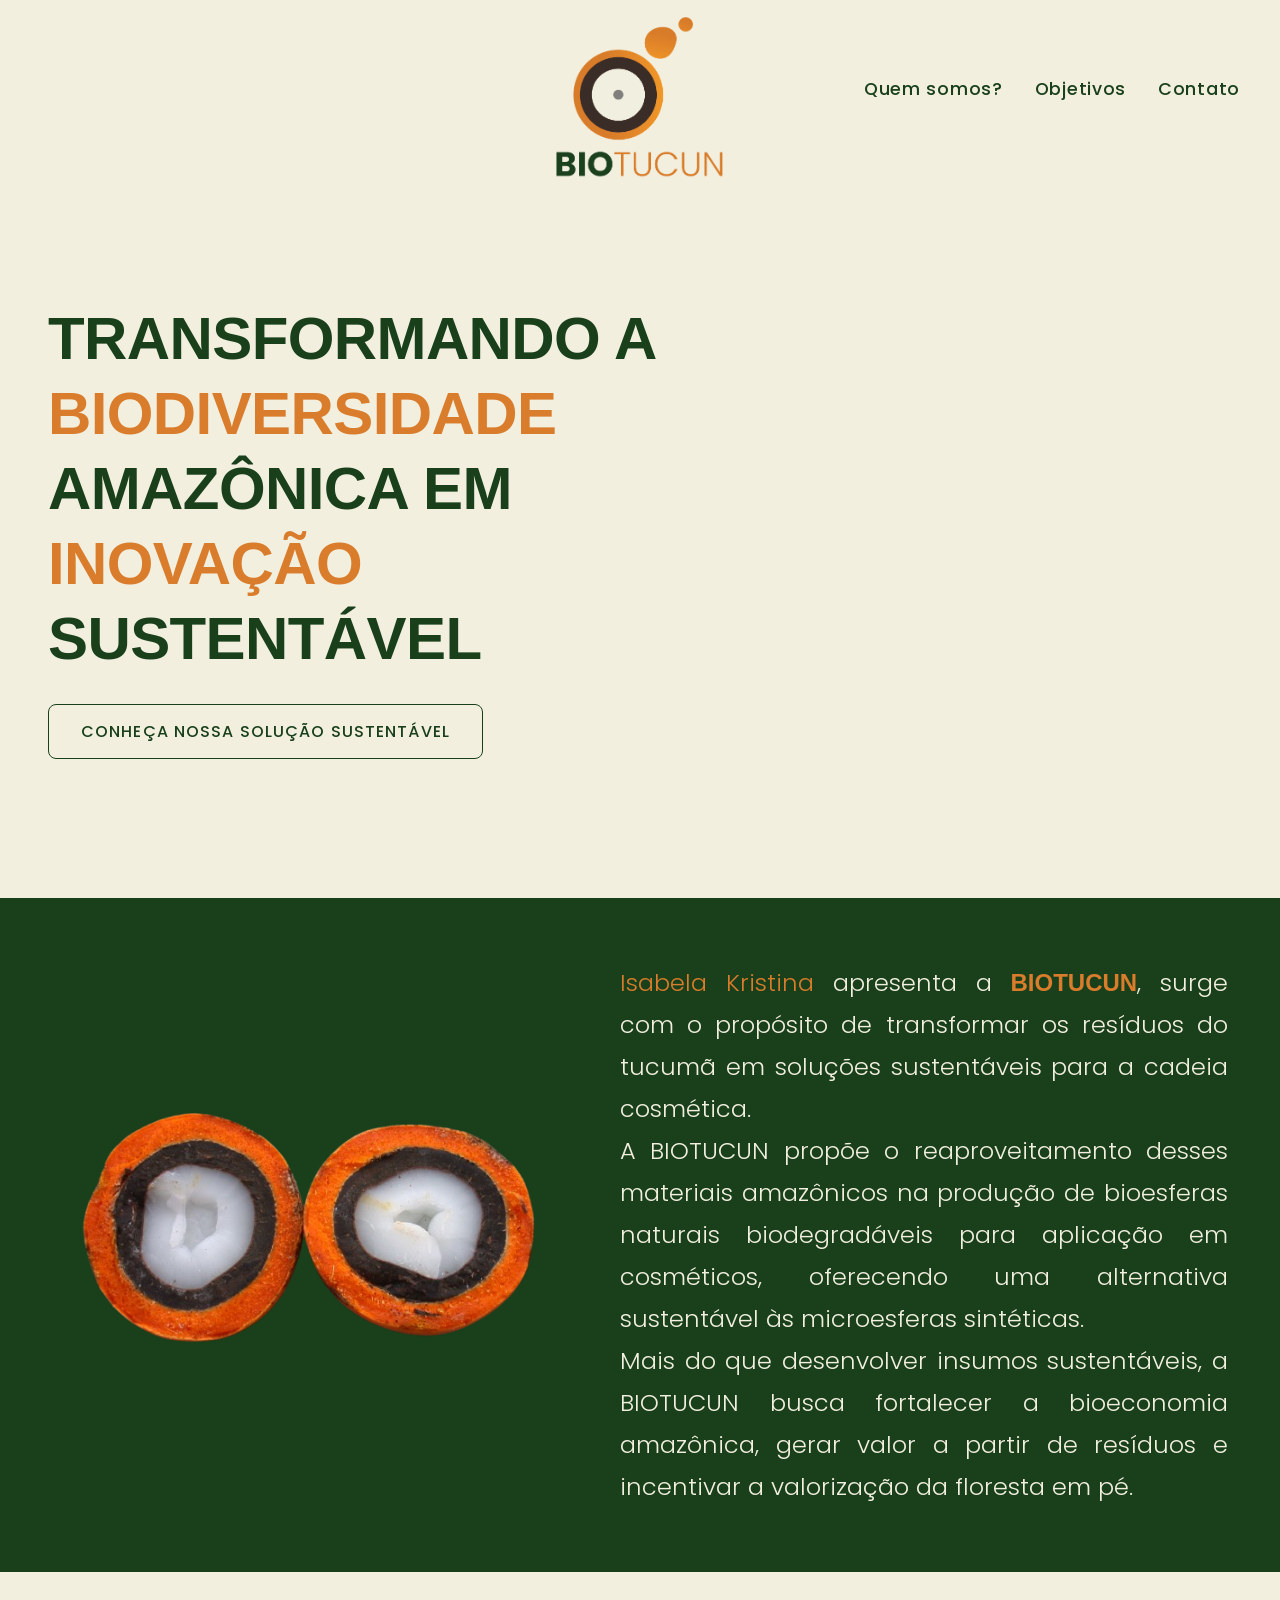
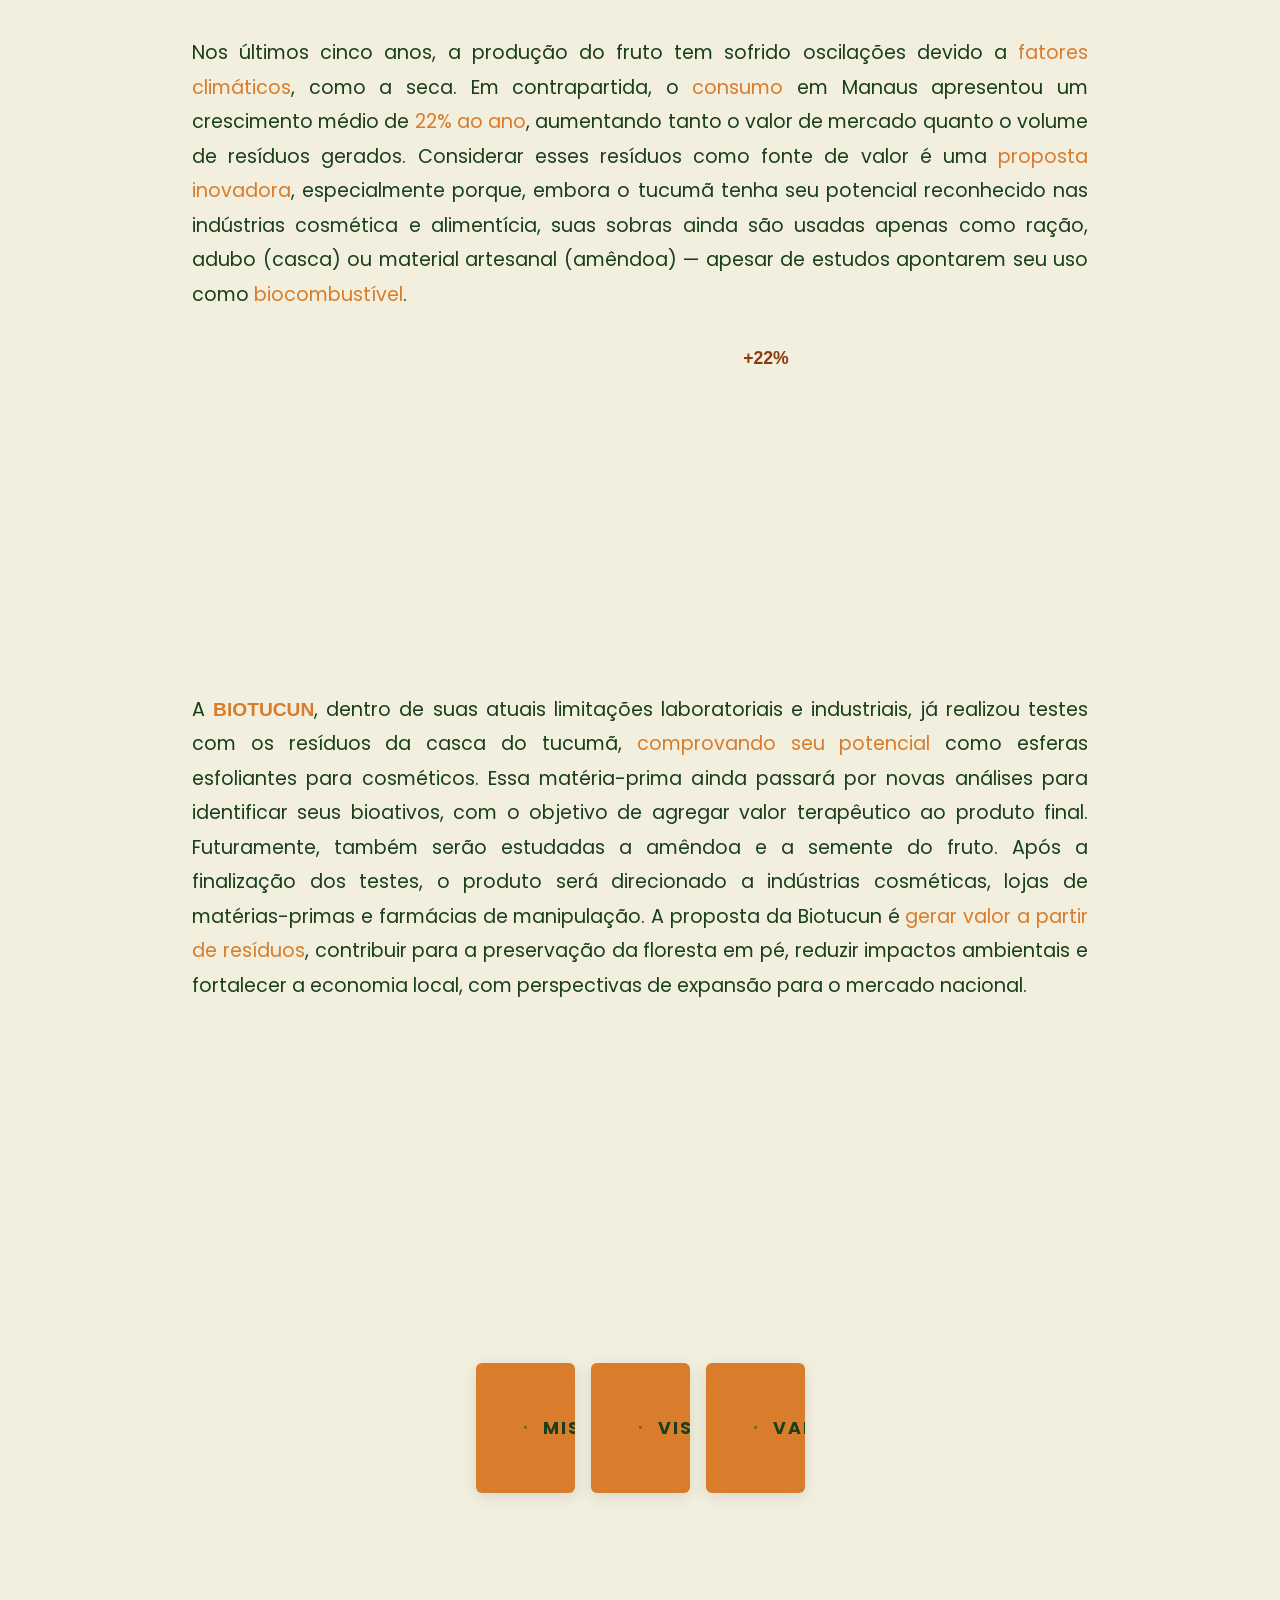
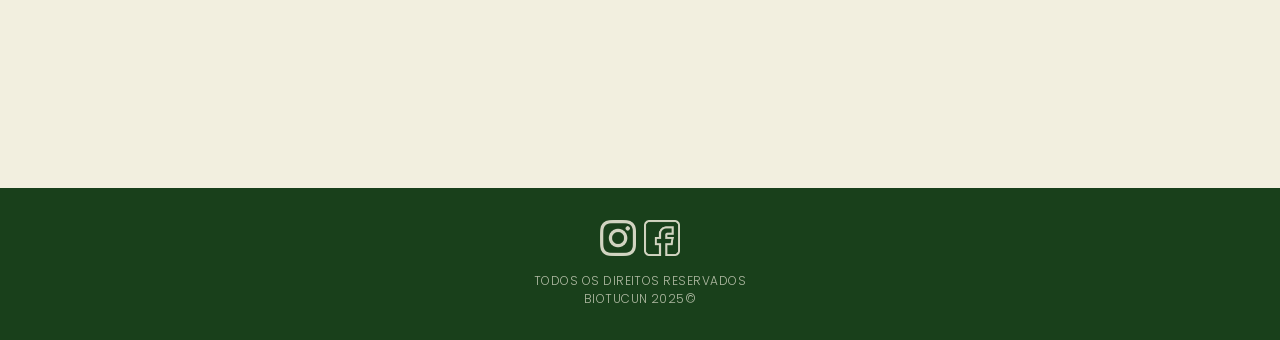
==== commit 56fec56d: "Atualizar o index.html" ====
--- a/index.html
+++ b/index.html
@@ -31,9 +31,11 @@
 
     <section id="sobre" class="container-sobre">
             <img src="img/Fruto_Tucuma-removebg.png" alt="Fruto Tucuma" data-aos="fade-right" data-aos-delay="500">
-            <p data-aos="fade-left" data-aos-delay="400"><span>Isabela Kristina</span> apresenta a <span class="biotucunlogo-sobre" >BIOTUCUN</span>, uma iniciativa que surge com o propósito de transformar os resíduos do tucumã em um produto inovador, viável e indispensável para a cadeia cosmética.
+            <p data-aos="fade-left" data-aos-delay="400"><span>Isabela Kristina</span> apresenta a <span class="biotucunlogo-sobre" >BIOTUCUN</span>, surge com o propósito de transformar os resíduos do tucumã em soluções sustentáveis para a cadeia cosmética.
             <br>
-            Atualmente, os resíduos do tucumã — comumente encontrados em feiras e comércios — são subaproveitados ou simplesmente descartados, o que representa desperdício de matéria-prima e contribui para o acúmulo de lixo em lixões e aterros sanitários.
+            A BIOTUCUN propõe o reaproveitamento desses materiais amazônicos na produção de bioesferas naturais biodegradáveis para aplicação em cosméticos, oferecendo uma alternativa sustentável às microesferas sintéticas.
+<br>
+Mais do que desenvolver insumos sustentáveis, a BIOTUCUN busca fortalecer a bioeconomia amazônica, gerar valor a partir de resíduos e incentivar a valorização da floresta em pé.
             </p>
     </section>
     <section id="sobre2" class="container-sobre2" data-aos="fade-right" data-aos-delay="500">
